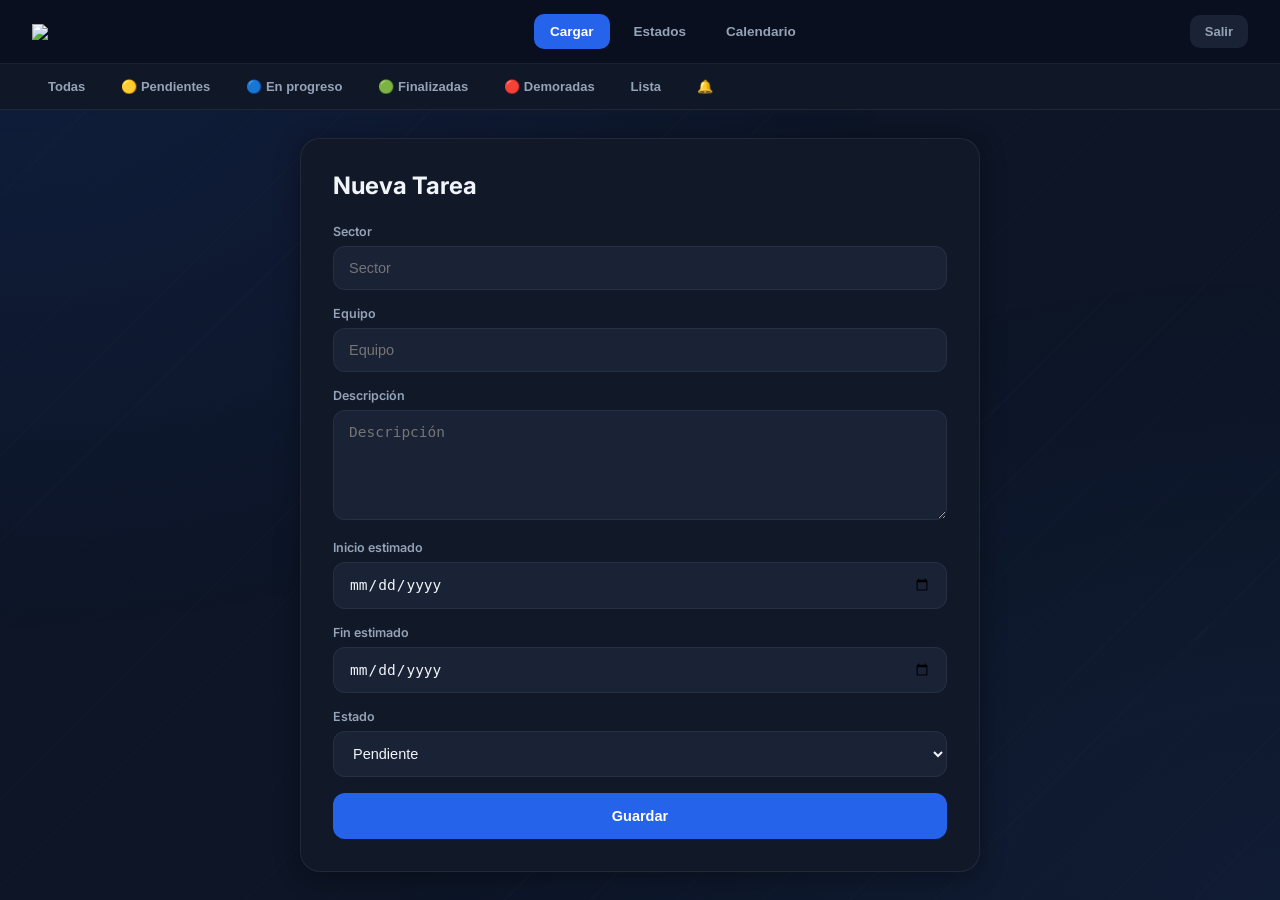
==== admin.html @ 4ced9002 "Update admin.html" ====
<!DOCTYPE html>
<html lang="es">
<head>
    <meta charset="UTF-8">
    <meta name="viewport" content="width=device-width, initial-scale=1.0">
    <title>Planner Obras · Admin</title>
    <link rel="stylesheet" href="style.css">
    <link href="https://cdn.jsdelivr.net/npm/fullcalendar@6.1.15/index.global.min.css" rel="stylesheet">
</head>
<body>
    <div class="bg-gradient"></div>
    <div class="bg-lines"></div>

    <!-- NAV PRINCIPAL -->
    <nav class="nav-main">
        <div class="nav-left">
            <img src="https://www.romeropanificados.com.ar/wp-content/uploads/2023/01/Recurso-8.png" class="nav-logo">
        </div>
        <div class="nav-center">
            <button id="btnCarga" class="active" onclick="mostrarVista('cargar')">Cargar</button>
            <button id="btnEstados" onclick="mostrarVista('estados')">Estados</button>
            <button id="btnCalendario" onclick="mostrarVista('calendario')">Calendario</button>
        </div>
        <div class="nav-right">
            <span id="usuarioActual"></span>
            <button onclick="logout()">Salir</button>
        </div>
    </nav>

    <!-- NAV SECUNDARIO -->
    <nav class="nav-sub">
        <button class="sub-tab" onclick="filtrarEstados('todas')" id="subTodas">Todas</button>
        <button class="sub-tab" onclick="filtrarEstados('Pendiente')" id="subPendiente">🟡 Pendientes</button>
        <button class="sub-tab" onclick="filtrarEstados('En progreso')" id="subProgreso">🔵 En progreso</button>
        <button class="sub-tab" onclick="filtrarEstados('Finalizada')" id="subFinalizada">🟢 Finalizadas</button>
        <button class="sub-tab" onclick="filtrarEstados('Demorada')" id="subDemorada">🔴 Demoradas</button>
        <button class="sub-tab" onclick="togglePanel('lista')" id="subLista">Lista</button>
        <button class="sub-tab" onclick="togglePanel('notif')" id="subNotif">
            🔔 <span class="badge empty" id="badge-notif">0</span>
        </button>
    </nav>

    <!-- CARGAR -->
    <section id="vista-cargar" class="vista">
        <div class="card">
            <h2>Nueva Tarea</h2>
            <label>Sector</label>
            <input type="text" id="sector" placeholder="Sector">
            <label>Equipo</label>
            <input type="text" id="equipo" placeholder="Equipo">
            <label>Descripción</label>
            <textarea id="descripcion" placeholder="Descripción"></textarea>
            <label>Inicio estimado</label>
            <input type="date" id="inicioEst">
            <label>Fin estimado</label>
            <input type="date" id="finEst">
            <label>Estado</label>
            <select id="estado">
                <option>Pendiente</option>
                <option>En progreso</option>
                <option>Finalizada</option>
                <option>Demorada</option>
            </select>
            <button onclick="guardarTarea()">Guardar</button>
        </div>
    </section>

    <!-- ESTADOS -->
    <section id="vista-estados" class="vista hidden">
        <div class="estado-container">
            <div class="estado-card"><h3>🟡 Pendientes</h3><div id="pendientes"></div></div>
            <div class="estado-card"><h3>🔵 En progreso</h3><div id="progreso"></div></div>
            <div class="estado-card"><h3>🟢 Finalizadas</h3><div id="finalizadas"></div></div>
            <div class="estado-card"><h3>🔴 Demoradas</h3><div id="demoradas"></div></div>
        </div>
    </section>

    <!-- CALENDARIO -->
    <section id="vista-calendario" class="vista hidden">
        <div class="calendar-card">
            <div id="calendar"></div>
        </div>
    </section>

    <!-- PANEL OVERLAY -->
    <div id="panel-overlay" class="panel-overlay" style="display:none" onclick="cerrarPaneles()"></div>

    <!-- PANEL LISTA -->
    <div id="panel-lista" class="panel-dropdown">
        <div class="panel-header">Todas las tareas <span>más recientes primero</span></div>
        <div id="panel-lista-body"></div>
    </div>

    <!-- PANEL NOTIFICACIONES -->
    <div id="panel-notif" class="panel-dropdown">
        <div class="panel-header">Próximos 5 días <span>inicio estimado</span></div>
        <div id="panel-notif-body"></div>
    </div>

    <!-- MODAL EDICIÓN -->
    <div id="modal-overlay" class="modal-overlay hidden">
        <div class="modal">
            <div class="modal-header">
                <h3 id="modal-titulo"></h3>
                <button class="modal-cerrar" onclick="cerrarModal()">✕</button>
            </div>
            <p id="modal-descripcion" class="modal-desc"></p>
            <input type="hidden" id="modal-id">
            <label>Inicio real</label>
            <input type="date" id="modal-inicioReal">
            <label>Fin real</label>
            <input type="date" id="modal-finReal">
            <label>Estado</label>
            <select id="modal-estado">
                <option>Pendiente</option>
                <option>En progreso</option>
                <option>Finalizada</option>
                <option>Demorada</option>
            </select>
            <button onclick="guardarEdicion()">Guardar cambios</button>
        </div>
    </div>

    <script src="https://www.gstatic.com/firebasejs/9.17.1/firebase-app-compat.js"></script>
    <script src="https://www.gstatic.com/firebasejs/9.17.1/firebase-database-compat.js"></script>
    <script src="https://cdn.jsdelivr.net/npm/fullcalendar@6.1.15/index.global.min.js"></script>
    <script src="planner.js"></script>
</body>
</html>
---- style.css ----
@import url('https://fonts.googleapis.com/css2?family=Inter:wght@400;500;600;700&display=swap');
:root{
    --bg-dark:#0a0f1e;
    --bg-card:#111827;
    --bg-soft:#1a2236;
    --acento:#2563eb;
    --acento-soft:#3b82f6;
    --acento-hover:#1d4ed8;
    --texto:#f1f5f9;
    --texto-soft:#94a3b8;
    --rojo:#ef4444;
    --verde:#22c55e;
    --azul:#3b82f6;
    --amarillo:#f59e0b;
    --border:rgba(255,255,255,0.07);
    --shadow:0 4px 24px rgba(0,0,0,0.35);
}
*{ margin:0; padding:0; box-sizing:border-box; }
body{
    font-family:'Inter',sans-serif;
    background:#0d1526;
    min-height:100vh;
    color:var(--texto);
    overflow-x:hidden;
}
.bg-gradient{
    position:fixed; inset:0; z-index:-2;
    background:
        radial-gradient(ellipse at top left, rgba(37,99,235,0.12), transparent 50%),
        radial-gradient(ellipse at bottom right, rgba(59,130,246,0.07), transparent 50%);
}
.bg-lines{
    position:fixed; inset:0; z-index:-1;
    background-image:
        repeating-linear-gradient(-45deg, transparent, transparent 60px,
        rgba(255,255,255,0.012) 60px, rgba(255,255,255,0.012) 61px);
}

/* ── NAVBAR PRINCIPAL ── */
nav.nav-main{
    width:100%; height:64px;
    display:flex; justify-content:space-between; align-items:center;
    padding:0 32px;
    background:rgba(10,15,30,0.95);
    backdrop-filter:blur(20px);
    border-bottom:1px solid var(--border);
    position:sticky; top:0; z-index:999;
}
.nav-left{ display:flex; align-items:center; gap:14px; }
.nav-logo{ width:140px; object-fit:contain; }
.nav-center{ display:flex; gap:8px; }
.nav-center button{
    border:none; background:transparent;
    color:var(--texto-soft);
    padding:10px 16px; border-radius:10px;
    cursor:pointer; transition:0.2s;
    font-size:13.5px; font-weight:600;
}
.nav-center button:hover{ background:rgba(37,99,235,0.15); color:var(--acento-soft); }
.nav-center button.active{ background:var(--acento); color:#fff; }
.nav-right{ display:flex; align-items:center; gap:16px; }
#usuarioActual{ font-size:13px; color:var(--texto-soft); font-weight:600; }
.nav-right > button{
    border:none; background:var(--bg-soft); color:var(--texto-soft);
    padding:9px 15px; border-radius:10px; cursor:pointer; transition:0.2s;
    font-size:13px; font-weight:600;
}
.nav-right > button:hover{ background:#243050; color:var(--texto); }

/* ── NAVBAR SECUNDARIO ── */
nav.nav-sub{
    width:100%;
    display:flex; align-items:center; gap:4px;
    padding:0 32px;
    background:rgba(17,24,39,0.98);
    backdrop-filter:blur(12px);
    border-bottom:1px solid var(--border);
    position:sticky; top:64px; z-index:998;
    height:46px;
}
.sub-tab{
    position:relative;
    border:none; background:transparent;
    color:var(--texto-soft);
    padding:8px 16px; border-radius:8px;
    cursor:pointer; transition:0.2s;
    font-size:13px; font-weight:600;
    display:flex; align-items:center; gap:7px;
    white-space:nowrap;
}
.sub-tab:hover{ background:rgba(37,99,235,0.1); color:var(--texto); }
.sub-tab.active{ color:var(--acento-soft); background:rgba(37,99,235,0.12); }
.sub-tab.active::after{
    content:''; position:absolute; bottom:-1px; left:12px; right:12px;
    height:2px; background:var(--acento-soft); border-radius:2px;
}
.badge{
    background:var(--rojo); color:#fff;
    font-size:11px; font-weight:700;
    padding:1px 6px; border-radius:20px;
    min-width:18px; text-align:center;
    line-height:16px;
}
.badge.empty{ display:none; }

/* ── VISTAS ── */
.vista{ padding:28px 32px; }
.hidden{ display:none !important; }

/* ── CARD FORMULARIO ── */
.card{
    width:100%; max-width:680px; margin:auto;
    background:var(--bg-card);
    border:1px solid var(--border);
    border-radius:20px; padding:32px;
    box-shadow:var(--shadow);
}
.card h2{ margin-bottom:24px; font-size:24px; font-weight:700; }
.card input,.card textarea,.card select{
    width:100%; margin-bottom:16px;
    background:var(--bg-soft);
    border:1px solid rgba(255,255,255,0.06);
    border-radius:12px; padding:13px 15px;
    color:var(--texto); font-size:14.5px; outline:none; transition:0.2s;
}
.card textarea{ min-height:110px; resize:vertical; }
.card input:focus,.card textarea:focus,.card select:focus{
    border-color:var(--acento);
    box-shadow:0 0 0 3px rgba(37,99,235,0.15);
}
.card label{
    display:block; margin-bottom:7px;
    color:var(--texto-soft); font-size:12.5px; font-weight:600;
}
.card > button{
    width:100%; border:none;
    background:var(--acento); color:#fff;
    padding:15px; border-radius:12px;
    cursor:pointer; font-size:14.5px; font-weight:700; transition:0.2s;
}
.card > button:hover{ background:var(--acento-hover); transform:translateY(-1px); }

/* ── ESTADOS ── */
.estado-container{
    display:grid;
    grid-template-columns:repeat(auto-fit,minmax(300px,1fr));
    gap:20px;
}
.estado-card{
    background:var(--bg-card);
    border:1px solid var(--border);
    border-radius:20px; padding:22px;
    min-height:120px;
}
.estado-card h3{ margin-bottom:18px; font-size:16px; font-weight:700; }

/* ── TAREA ── */
.tarea{
    background:var(--bg-soft);
    border-radius:14px; padding:16px; margin-bottom:14px;
    border:1px solid rgba(255,255,255,0.04);
    transition:0.2s;
}
.tarea:hover{ border-color:rgba(37,99,235,0.2); }
.tarea h4{ margin-bottom:6px; font-size:14.5px; font-weight:600; }
.tarea p{ color:var(--texto-soft); font-size:13px; margin-bottom:8px; line-height:1.4; }
.tarea small{ color:#64748b; font-size:12px; }
.tarea-acciones{ display:flex; gap:8px; margin-top:12px; }
.tarea-acciones button{
    flex:1; border:none; padding:9px 12px; border-radius:9px;
    cursor:pointer; font-weight:600; font-size:12.5px; transition:0.2s;
}
.editar{ background:rgba(37,99,235,0.2); color:var(--acento-soft); }
.editar:hover{ background:rgba(37,99,235,0.35); }
.eliminar{ background:rgba(239,68,68,0.15); color:#f87171; }
.eliminar:hover{ background:rgba(239,68,68,0.3); }

/* ── CALENDARIO ── */
.calendar-card{
    background:var(--bg-card);
    border:1px solid var(--border);
    border-radius:20px; padding:22px;
    height:calc(100vh - 145px);
}
.fc{ height:100%; color:var(--texto); }
.fc-toolbar-title{ color:var(--texto); font-size:20px !important; font-weight:700; }
.fc-button{ background:var(--bg-soft) !important; border:none !important; border-radius:9px !important; color:var(--texto) !important; }
.fc-button-active{ background:var(--acento) !important; color:#fff !important; }
.fc-theme-standard td,.fc-theme-standard th{ border-color:var(--border); }
.fc-daygrid-day{ background:rgba(255,255,255,0.01); }
.fc-daygrid-day-number,.fc-col-header-cell-cushion{ color:var(--texto-soft); }

/* ── LOGIN ── */
.login-container{
    width:100%; max-width:420px;
    margin:6vh auto 0;
    background:#fff;
    border-radius:20px; padding:38px;
    box-shadow:0 20px 60px rgba(0,0,0,0.4);
}
.header-icon{ width:200px; display:block; margin:0 auto 22px; }
.divider{ border:none; border-top:1px solid rgba(0,0,0,0.08); margin-bottom:22px; }
.roles-label{ color:#666; font-size:13px; margin-bottom:8px; font-weight:600; }
#rolSelect{
    width:100%; padding:13px; border-radius:11px;
    border:1px solid #ddd; margin-bottom:18px; font-size:14.5px;
}
.form-body{ opacity:0; max-height:0; overflow:hidden; transition:0.35s; }
.form-body.visible{ opacity:1; max-height:500px; }
.form-group{ margin-bottom:16px; }
.form-group label{ display:block; margin-bottom:7px; color:#555; font-size:13px; font-weight:600; }
.form-group input{ width:100%; padding:13px; border-radius:11px; border:1px solid #ddd; font-size:14.5px; }
#loginForm button{
    width:100%; border:none;
    background:var(--acento); color:#fff;
    padding:14px; border-radius:12px;
    cursor:pointer; font-weight:700; margin-top:8px; font-size:14.5px;
}
#loginMessage{ margin-top:16px; text-align:center; font-weight:600; font-size:13.5px; }

/* ── MODAL ── */
.modal-overlay{
    position:fixed; inset:0;
    background:rgba(0,0,0,0.65);
    backdrop-filter:blur(6px);
    z-index:1000;
    display:flex; align-items:center; justify-content:center; padding:20px;
}
.modal-overlay.hidden{ display:none; }
.modal{
    background:var(--bg-card);
    border:1px solid var(--border);
    border-radius:20px; padding:30px;
    width:100%; max-width:460px;
    box-shadow:0 25px 60px rgba(0,0,0,0.5);
    animation:modalIn 0.22s ease;
}
@keyframes modalIn{
    from{ opacity:0; transform:translateY(18px) scale(0.97); }
    to  { opacity:1; transform:translateY(0)    scale(1);    }
}
.modal-header{ display:flex; justify-content:space-between; align-items:flex-start; margin-bottom:8px; }
.modal-header h3{ font-size:18px; font-weight:700; flex:1; padding-right:14px; }
.modal-cerrar{
    background:rgba(255,255,255,0.07); border:none;
    color:var(--texto-soft); width:32px; height:32px;
    border-radius:50%; cursor:pointer; font-size:15px;
    display:flex; align-items:center; justify-content:center; transition:0.2s;
}
.modal-cerrar:hover{ background:rgba(255,255,255,0.14); color:var(--texto); }
.modal-desc{ color:var(--texto-soft); font-size:13.5px; margin-bottom:22px; line-height:1.5; }
.modal label{ display:block; margin-bottom:7px; color:var(--texto-soft); font-size:12.5px; font-weight:600; }
.modal input[type="date"],.modal select{
    width:100%; margin-bottom:16px;
    background:var(--bg-soft); border:1px solid rgba(255,255,255,0.06);
    border-radius:12px; padding:13px 15px; color:var(--texto);
    font-size:14.5px; outline:none; transition:0.2s;
}
.modal input[type="date"]:focus,.modal select:focus{
    border-color:var(--acento);
    box-shadow:0 0 0 3px rgba(37,99,235,0.15);
}
.modal button:not(.modal-cerrar){
    width:100%; border:none; background:var(--acento); color:#fff;
    padding:15px; border-radius:12px; cursor:pointer;
    font-size:14.5px; font-weight:700; transition:0.2s; margin-top:4px;
}
.modal button:not(.modal-cerrar):hover{ background:var(--acento-hover); transform:translateY(-1px); }

/* ── PANEL NOTIFICACIONES / LISTA ── */
.panel-overlay{
    position:fixed; inset:0; z-index:990;
}
.panel-dropdown{
    position:fixed; top:110px; right:32px;
    width:360px; max-height:480px; overflow-y:auto;
    background:var(--bg-card);
    border:1px solid var(--border);
    border-radius:16px;
    box-shadow:0 20px 50px rgba(0,0,0,0.5);
    z-index:991;
    animation:dropIn 0.2s ease;
    display:none;
}
.panel-dropdown.open{ display:block; }
@keyframes dropIn{
    from{ opacity:0; transform:translateY(-10px); }
    to  { opacity:1; transform:translateY(0); }
}
.panel-header{
    padding:16px 20px 12px;
    border-bottom:1px solid var(--border);
    font-size:14px; font-weight:700; color:var(--texto);
    display:flex; justify-content:space-between; align-items:center;
    position:sticky; top:0; background:var(--bg-card); z-index:1;
    border-radius:16px 16px 0 0;
}
.panel-header span{ color:var(--texto-soft); font-size:12px; font-weight:500; }
.panel-item{
    padding:14px 20px;
    border-bottom:1px solid rgba(255,255,255,0.04);
    cursor:default; transition:0.15s;
}
.panel-item:last-child{ border-bottom:none; }
.panel-item:hover{ background:rgba(255,255,255,0.03); }
.panel-item-titulo{ font-size:13.5px; font-weight:600; margin-bottom:4px; }
.panel-item-desc{ font-size:12.5px; color:var(--texto-soft); margin-bottom:6px; line-height:1.4; }
.panel-item-meta{ display:flex; align-items:center; gap:8px; flex-wrap:wrap; }
.panel-estado-dot{
    width:8px; height:8px; border-radius:50%; flex-shrink:0;
}
.panel-item-fecha{ font-size:11.5px; color:#64748b; }
.panel-empty{
    padding:32px 20px; text-align:center;
    color:var(--texto-soft); font-size:13.5px;
}

/* ── RESPONSIVE ── */
@media(max-width:900px){
    nav.nav-main{ height:auto; flex-direction:column; padding:16px; gap:14px; }
    nav.nav-sub{ height:auto; flex-wrap:wrap; padding:10px 16px; top:0; gap:4px; }
    .vista{ padding:18px; }
    .card{ padding:22px; }
    .panel-dropdown{ right:12px; width:calc(100vw - 24px); }
}
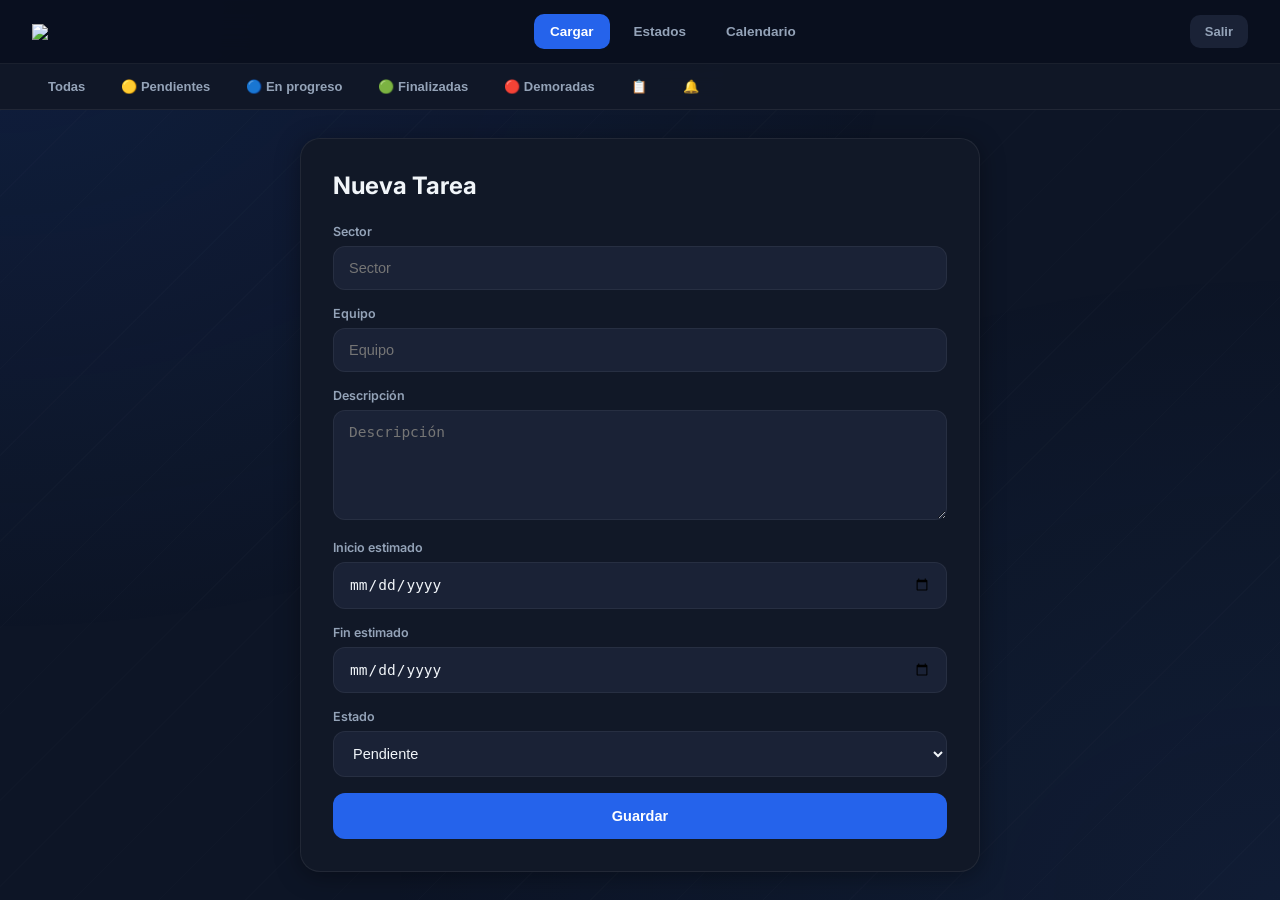
==== commit 9013827d: "Update admin.html" ====
--- a/admin.html
+++ b/admin.html
@@ -34,7 +34,7 @@
         <button class="sub-tab" onclick="filtrarEstados('En progreso')" id="subProgreso">🔵 En progreso</button>
         <button class="sub-tab" onclick="filtrarEstados('Finalizada')" id="subFinalizada">🟢 Finalizadas</button>
         <button class="sub-tab" onclick="filtrarEstados('Demorada')" id="subDemorada">🔴 Demoradas</button>
-        <button class="sub-tab" onclick="togglePanel('lista')" id="subLista">Lista</button>
+        <button class="sub-tab" onclick="togglePanel('lista')" id="subLista">📋</button>
         <button class="sub-tab" onclick="togglePanel('notif')" id="subNotif">
             🔔 <span class="badge empty" id="badge-notif">0</span>
         </button>
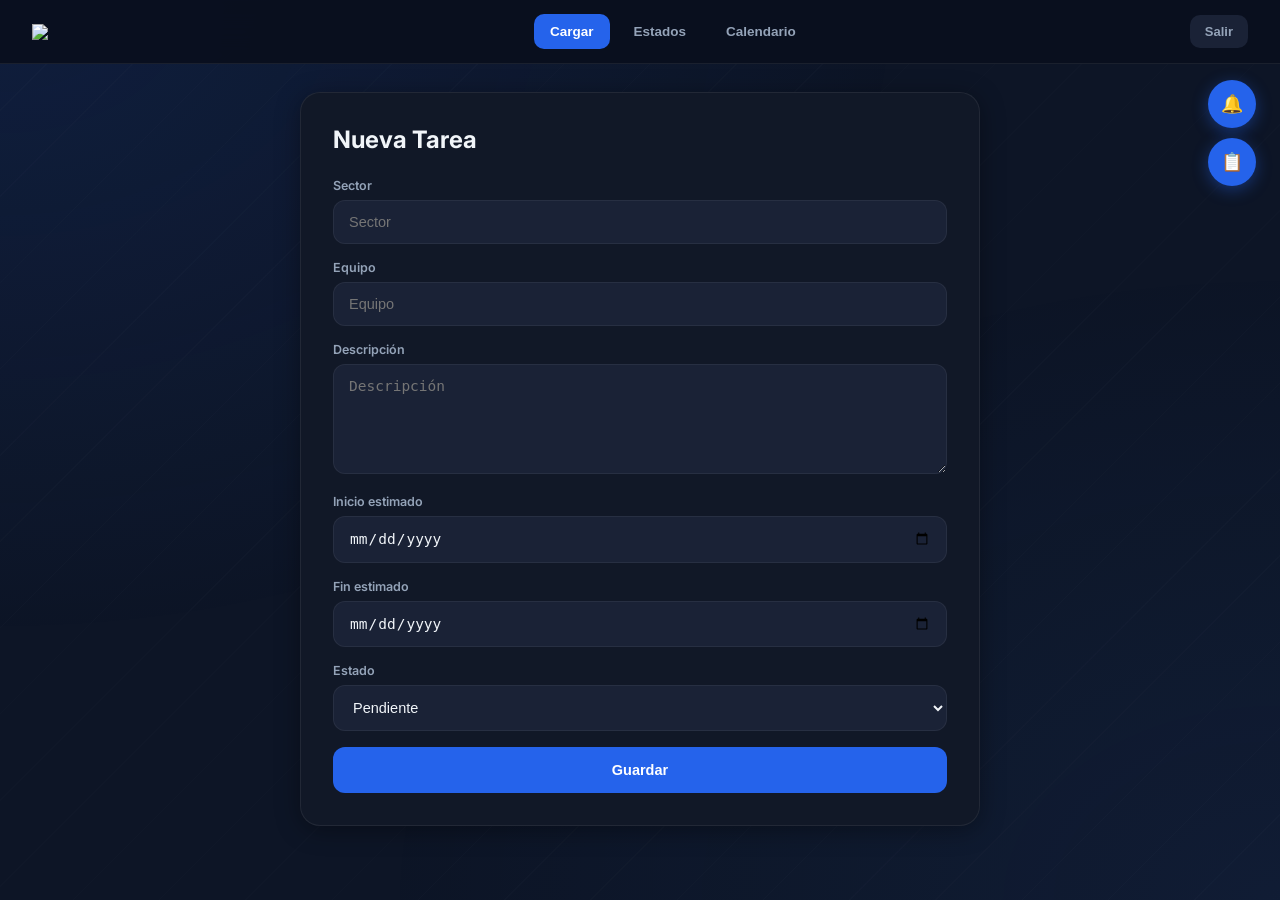
==== commit ef55005a: "Update admin.html" ====
--- a/admin.html
+++ b/admin.html
@@ -5,7 +5,6 @@
     <meta name="viewport" content="width=device-width, initial-scale=1.0">
     <title>Planner Obras · Admin</title>
     <link rel="stylesheet" href="style.css">
-    <link href="https://cdn.jsdelivr.net/npm/fullcalendar@6.1.15/index.global.min.css" rel="stylesheet">
 </head>
 <body>
     <div class="bg-gradient"></div>
@@ -27,17 +26,13 @@
         </div>
     </nav>
 
-    <!-- NAV SECUNDARIO -->
-    <nav class="nav-sub">
-        <button class="sub-tab" onclick="filtrarEstados('todas')" id="subTodas">Todas</button>
+    <!-- NAV SECUNDARIO — solo visible en vista Estados -->
+    <nav class="nav-sub hidden" id="navSub">
+        <button class="sub-tab active" onclick="filtrarEstados('todas')" id="subTodas">Todas</button>
         <button class="sub-tab" onclick="filtrarEstados('Pendiente')" id="subPendiente">🟡 Pendientes</button>
         <button class="sub-tab" onclick="filtrarEstados('En progreso')" id="subProgreso">🔵 En progreso</button>
         <button class="sub-tab" onclick="filtrarEstados('Finalizada')" id="subFinalizada">🟢 Finalizadas</button>
         <button class="sub-tab" onclick="filtrarEstados('Demorada')" id="subDemorada">🔴 Demoradas</button>
-        <button class="sub-tab" onclick="togglePanel('lista')" id="subLista">📋</button>
-        <button class="sub-tab" onclick="togglePanel('notif')" id="subNotif">
-            🔔 <span class="badge empty" id="badge-notif">0</span>
-        </button>
     </nav>
 
     <!-- CARGAR -->
@@ -75,15 +70,24 @@
         </div>
     </section>
 
-    <!-- CALENDARIO -->
+    <!-- CALENDARIO GANTT -->
     <section id="vista-calendario" class="vista hidden">
-        <div class="calendar-card">
-            <div id="calendar"></div>
+        <div class="gantt-wrapper">
+            <div class="gantt-scroll" id="ganttScroll">
+                <div class="gantt-inner" id="ganttInner"></div>
+            </div>
         </div>
     </section>
 
-    <!-- PANEL OVERLAY -->
-    <div id="panel-overlay" class="panel-overlay" style="display:none" onclick="cerrarPaneles()"></div>
+    <!-- BOTONES FLOTANTES -->
+    <div class="fab-group" id="fabGroup">
+        <div class="fab-item">
+            <button class="fab-btn" onclick="togglePanel('notif')" title="Notificaciones">
+                🔔 <span class="badge empty" id="badge-notif">0</span>
+            </button>
+            <button class="fab-btn" onclick="togglePanel('lista')" title="Lista de tareas">📋</button>
+        </div>
+    </div>
 
     <!-- PANEL LISTA -->
     <div id="panel-lista" class="panel-dropdown">
@@ -96,6 +100,9 @@
         <div class="panel-header">Próximos 5 días <span>inicio estimado</span></div>
         <div id="panel-notif-body"></div>
     </div>
+
+    <!-- PANEL OVERLAY -->
+    <div id="panel-overlay" class="panel-overlay" style="display:none" onclick="cerrarPaneles()"></div>
 
     <!-- MODAL EDICIÓN -->
     <div id="modal-overlay" class="modal-overlay hidden">
@@ -123,7 +130,6 @@
 
     <script src="https://www.gstatic.com/firebasejs/9.17.1/firebase-app-compat.js"></script>
     <script src="https://www.gstatic.com/firebasejs/9.17.1/firebase-database-compat.js"></script>
-    <script src="https://cdn.jsdelivr.net/npm/fullcalendar@6.1.15/index.global.min.js"></script>
     <script src="planner.js"></script>
 </body>
 </html>
--- a/style.css
+++ b/style.css
@@ -26,17 +26,16 @@
 .bg-gradient{
     position:fixed; inset:0; z-index:-2;
     background:
-        radial-gradient(ellipse at top left, rgba(37,99,235,0.12), transparent 50%),
-        radial-gradient(ellipse at bottom right, rgba(59,130,246,0.07), transparent 50%);
+        radial-gradient(ellipse at top left,rgba(37,99,235,0.12),transparent 50%),
+        radial-gradient(ellipse at bottom right,rgba(59,130,246,0.07),transparent 50%);
 }
 .bg-lines{
     position:fixed; inset:0; z-index:-1;
-    background-image:
-        repeating-linear-gradient(-45deg, transparent, transparent 60px,
-        rgba(255,255,255,0.012) 60px, rgba(255,255,255,0.012) 61px);
-}
-
-/* ── NAVBAR PRINCIPAL ── */
+    background-image:repeating-linear-gradient(-45deg,transparent,transparent 60px,
+        rgba(255,255,255,0.012) 60px,rgba(255,255,255,0.012) 61px);
+}
+
+/* ── NAV PRINCIPAL ── */
 nav.nav-main{
     width:100%; height:64px;
     display:flex; justify-content:space-between; align-items:center;
@@ -46,14 +45,12 @@
     border-bottom:1px solid var(--border);
     position:sticky; top:0; z-index:999;
 }
-.nav-left{ display:flex; align-items:center; gap:14px; }
+.nav-left{ display:flex; align-items:center; }
 .nav-logo{ width:140px; object-fit:contain; }
 .nav-center{ display:flex; gap:8px; }
 .nav-center button{
-    border:none; background:transparent;
-    color:var(--texto-soft);
-    padding:10px 16px; border-radius:10px;
-    cursor:pointer; transition:0.2s;
+    border:none; background:transparent; color:var(--texto-soft);
+    padding:10px 16px; border-radius:10px; cursor:pointer; transition:0.2s;
     font-size:13.5px; font-weight:600;
 }
 .nav-center button:hover{ background:rgba(37,99,235,0.15); color:var(--acento-soft); }
@@ -67,99 +64,65 @@
 }
 .nav-right > button:hover{ background:#243050; color:var(--texto); }
 
-/* ── NAVBAR SECUNDARIO ── */
+/* ── NAV SECUNDARIO ── */
 nav.nav-sub{
-    width:100%;
-    display:flex; align-items:center; gap:4px;
+    width:100%; display:flex; align-items:center; gap:4px;
     padding:0 32px;
     background:rgba(17,24,39,0.98);
     backdrop-filter:blur(12px);
     border-bottom:1px solid var(--border);
-    position:sticky; top:64px; z-index:998;
-    height:46px;
+    position:sticky; top:64px; z-index:998; height:46px;
 }
 .sub-tab{
-    position:relative;
-    border:none; background:transparent;
-    color:var(--texto-soft);
-    padding:8px 16px; border-radius:8px;
-    cursor:pointer; transition:0.2s;
-    font-size:13px; font-weight:600;
-    display:flex; align-items:center; gap:7px;
-    white-space:nowrap;
+    position:relative; border:none; background:transparent;
+    color:var(--texto-soft); padding:8px 14px; border-radius:8px;
+    cursor:pointer; transition:0.2s; font-size:13px; font-weight:600;
+    display:flex; align-items:center; gap:6px; white-space:nowrap;
 }
 .sub-tab:hover{ background:rgba(37,99,235,0.1); color:var(--texto); }
 .sub-tab.active{ color:var(--acento-soft); background:rgba(37,99,235,0.12); }
 .sub-tab.active::after{
-    content:''; position:absolute; bottom:-1px; left:12px; right:12px;
+    content:''; position:absolute; bottom:-1px; left:10px; right:10px;
     height:2px; background:var(--acento-soft); border-radius:2px;
 }
-.badge{
-    background:var(--rojo); color:#fff;
-    font-size:11px; font-weight:700;
-    padding:1px 6px; border-radius:20px;
-    min-width:18px; text-align:center;
-    line-height:16px;
-}
-.badge.empty{ display:none; }
 
 /* ── VISTAS ── */
 .vista{ padding:28px 32px; }
 .hidden{ display:none !important; }
 
-/* ── CARD FORMULARIO ── */
+/* ── CARD ── */
 .card{
     width:100%; max-width:680px; margin:auto;
-    background:var(--bg-card);
-    border:1px solid var(--border);
-    border-radius:20px; padding:32px;
-    box-shadow:var(--shadow);
+    background:var(--bg-card); border:1px solid var(--border);
+    border-radius:20px; padding:32px; box-shadow:var(--shadow);
 }
 .card h2{ margin-bottom:24px; font-size:24px; font-weight:700; }
 .card input,.card textarea,.card select{
-    width:100%; margin-bottom:16px;
-    background:var(--bg-soft);
-    border:1px solid rgba(255,255,255,0.06);
-    border-radius:12px; padding:13px 15px;
-    color:var(--texto); font-size:14.5px; outline:none; transition:0.2s;
+    width:100%; margin-bottom:16px; background:var(--bg-soft);
+    border:1px solid rgba(255,255,255,0.06); border-radius:12px;
+    padding:13px 15px; color:var(--texto); font-size:14.5px; outline:none; transition:0.2s;
 }
 .card textarea{ min-height:110px; resize:vertical; }
 .card input:focus,.card textarea:focus,.card select:focus{
-    border-color:var(--acento);
-    box-shadow:0 0 0 3px rgba(37,99,235,0.15);
-}
-.card label{
-    display:block; margin-bottom:7px;
-    color:var(--texto-soft); font-size:12.5px; font-weight:600;
-}
+    border-color:var(--acento); box-shadow:0 0 0 3px rgba(37,99,235,0.15);
+}
+.card label{ display:block; margin-bottom:7px; color:var(--texto-soft); font-size:12.5px; font-weight:600; }
 .card > button{
-    width:100%; border:none;
-    background:var(--acento); color:#fff;
-    padding:15px; border-radius:12px;
-    cursor:pointer; font-size:14.5px; font-weight:700; transition:0.2s;
+    width:100%; border:none; background:var(--acento); color:#fff;
+    padding:15px; border-radius:12px; cursor:pointer; font-size:14.5px; font-weight:700; transition:0.2s;
 }
 .card > button:hover{ background:var(--acento-hover); transform:translateY(-1px); }
 
 /* ── ESTADOS ── */
-.estado-container{
-    display:grid;
-    grid-template-columns:repeat(auto-fit,minmax(300px,1fr));
-    gap:20px;
-}
+.estado-container{ display:grid; grid-template-columns:repeat(auto-fit,minmax(300px,1fr)); gap:20px; }
 .estado-card{
-    background:var(--bg-card);
-    border:1px solid var(--border);
-    border-radius:20px; padding:22px;
-    min-height:120px;
+    background:var(--bg-card); border:1px solid var(--border);
+    border-radius:20px; padding:22px; min-height:120px;
 }
 .estado-card h3{ margin-bottom:18px; font-size:16px; font-weight:700; }
-
-/* ── TAREA ── */
 .tarea{
-    background:var(--bg-soft);
-    border-radius:14px; padding:16px; margin-bottom:14px;
-    border:1px solid rgba(255,255,255,0.04);
-    transition:0.2s;
+    background:var(--bg-soft); border-radius:14px; padding:16px; margin-bottom:14px;
+    border:1px solid rgba(255,255,255,0.04); transition:0.2s;
 }
 .tarea:hover{ border-color:rgba(37,99,235,0.2); }
 .tarea h4{ margin-bottom:6px; font-size:14.5px; font-weight:600; }
@@ -175,90 +138,193 @@
 .eliminar{ background:rgba(239,68,68,0.15); color:#f87171; }
 .eliminar:hover{ background:rgba(239,68,68,0.3); }
 
-/* ── CALENDARIO ── */
-.calendar-card{
+/* ── GANTT ── */
+.gantt-wrapper{
+    background:var(--bg-card); border:1px solid var(--border);
+    border-radius:20px; overflow:hidden;
+    height:calc(100vh - 130px);
+}
+.gantt-scroll{
+    width:100%; height:100%;
+    overflow:auto; cursor:grab;
+    position:relative;
+}
+.gantt-scroll.grabbing{ cursor:grabbing; }
+.gantt-scroll::-webkit-scrollbar{ height:8px; width:8px; }
+.gantt-scroll::-webkit-scrollbar-track{ background:rgba(255,255,255,0.04); }
+.gantt-scroll::-webkit-scrollbar-thumb{ background:rgba(255,255,255,0.15); border-radius:4px; }
+.gantt-table{ position:relative; user-select:none; }
+.gantt-header{
+    display:flex; position:sticky; top:0; z-index:10;
+    background:var(--bg-card); border-bottom:1px solid var(--border);
+}
+.gantt-label-col{
+    flex-shrink:0; background:var(--bg-card);
+    border-right:1px solid var(--border);
+    position:sticky; left:0; z-index:11;
+}
+.gantt-months{ position:relative; }
+.gantt-month-label{
+    position:absolute; top:0;
+    display:flex; align-items:center; justify-content:center;
+    font-size:12.5px; font-weight:700; color:var(--texto-soft);
+    text-transform:capitalize; letter-spacing:0.3px;
+    border-right:1px solid var(--border);
+    padding:0 12px;
+}
+.gantt-grid-lines{ position:absolute; pointer-events:none; z-index:1; }
+.gantt-month-line{
+    position:absolute; top:0; bottom:0; width:1px;
+    background:rgba(255,255,255,0.06);
+}
+.gantt-today-line{
+    position:absolute; top:0; bottom:0; width:2px;
+    background:rgba(239,68,68,0.5);
+    z-index:2;
+}
+.gantt-row{
+    position:absolute; left:0; right:0;
+    display:flex; align-items:center;
+    border-bottom:1px solid rgba(255,255,255,0.035);
+}
+.gantt-row:hover{ background:rgba(255,255,255,0.02); }
+.gantt-row-label{
+    flex-shrink:0; display:flex; align-items:center; gap:10px;
+    padding:0 16px; overflow:hidden;
     background:var(--bg-card);
-    border:1px solid var(--border);
-    border-radius:20px; padding:22px;
-    height:calc(100vh - 145px);
-}
-.fc{ height:100%; color:var(--texto); }
-.fc-toolbar-title{ color:var(--texto); font-size:20px !important; font-weight:700; }
-.fc-button{ background:var(--bg-soft) !important; border:none !important; border-radius:9px !important; color:var(--texto) !important; }
-.fc-button-active{ background:var(--acento) !important; color:#fff !important; }
-.fc-theme-standard td,.fc-theme-standard th{ border-color:var(--border); }
-.fc-daygrid-day{ background:rgba(255,255,255,0.01); }
-.fc-daygrid-day-number,.fc-col-header-cell-cushion{ color:var(--texto-soft); }
+    position:sticky; left:0; z-index:5;
+    border-right:1px solid var(--border);
+    height:100%;
+}
+.gantt-dot{ width:8px; height:8px; border-radius:50%; flex-shrink:0; }
+.gantt-row-text{
+    font-size:12.5px; font-weight:500; color:var(--texto-soft);
+    white-space:nowrap; overflow:hidden; text-overflow:ellipsis;
+}
+.gantt-row-track{ position:relative; height:100%; flex-shrink:0; }
+.gantt-bar{
+    position:absolute; top:50%; transform:translateY(-50%);
+    height:24px; border-radius:6px; cursor:pointer;
+    display:flex; align-items:center; padding:0 10px;
+    opacity:0.85; transition:opacity 0.15s, transform 0.15s;
+    min-width:8px; z-index:3;
+}
+.gantt-bar:hover{ opacity:1; transform:translateY(-50%) scaleY(1.1); }
+.gantt-bar-real{ opacity:1; box-shadow:0 2px 8px rgba(0,0,0,0.3); }
+.gantt-bar-label{
+    font-size:11px; font-weight:600; color:#fff;
+    white-space:nowrap; overflow:hidden; text-overflow:ellipsis;
+    pointer-events:none;
+}
+
+/* ── FAB (botones flotantes) ── */
+.fab-group{
+    position:fixed; top:80px; right:24px; z-index:997;
+    display:flex; flex-direction:column; gap:10px; align-items:flex-end;
+}
+.fab-item{ display:flex; flex-direction:column; gap:10px; }
+.fab-btn{
+    border:none; background:var(--acento); color:#fff;
+    width:48px; height:48px; border-radius:50%;
+    cursor:pointer; font-size:18px; transition:0.2s;
+    display:flex; align-items:center; justify-content:center;
+    box-shadow:0 4px 16px rgba(37,99,235,0.4);
+    position:relative;
+}
+.fab-btn:hover{ background:var(--acento-hover); transform:scale(1.08); }
+
+/* ── BADGE ── */
+.badge{
+    position:absolute; top:-4px; right:-4px;
+    background:var(--rojo); color:#fff;
+    font-size:10px; font-weight:700;
+    padding:2px 5px; border-radius:20px;
+    min-width:16px; text-align:center; line-height:14px;
+    pointer-events:none;
+}
+.badge.empty{ display:none; }
+
+/* ── PANELS ── */
+.panel-overlay{ position:fixed; inset:0; z-index:990; }
+.panel-dropdown{
+    position:fixed; top:140px; right:80px;
+    width:340px; max-height:460px; overflow-y:auto;
+    background:var(--bg-card); border:1px solid var(--border);
+    border-radius:16px; box-shadow:0 20px 50px rgba(0,0,0,0.5);
+    z-index:991; display:none;
+    animation:dropIn 0.2s ease;
+}
+.panel-dropdown.open{ display:block; }
+@keyframes dropIn{ from{opacity:0;transform:translateY(-8px)} to{opacity:1;transform:translateY(0)} }
+.panel-header{
+    padding:14px 18px 12px; border-bottom:1px solid var(--border);
+    font-size:13.5px; font-weight:700; color:var(--texto);
+    display:flex; justify-content:space-between; align-items:center;
+    position:sticky; top:0; background:var(--bg-card);
+    border-radius:16px 16px 0 0;
+}
+.panel-header span{ color:var(--texto-soft); font-size:11.5px; font-weight:500; }
+.panel-item{ padding:13px 18px; border-bottom:1px solid rgba(255,255,255,0.04); transition:0.15s; }
+.panel-item:last-child{ border-bottom:none; }
+.panel-item:hover{ background:rgba(255,255,255,0.03); }
+.panel-item-titulo{ font-size:13px; font-weight:600; margin-bottom:3px; }
+.panel-item-desc{ font-size:12px; color:var(--texto-soft); margin-bottom:6px; line-height:1.4; }
+.panel-item-meta{ display:flex; align-items:center; gap:7px; flex-wrap:wrap; }
+.panel-estado-dot{ width:7px; height:7px; border-radius:50%; flex-shrink:0; }
+.panel-item-fecha{ font-size:11px; color:#64748b; }
+.panel-empty{ padding:28px 18px; text-align:center; color:var(--texto-soft); font-size:13px; }
 
 /* ── LOGIN ── */
 .login-container{
-    width:100%; max-width:420px;
-    margin:6vh auto 0;
-    background:#fff;
-    border-radius:20px; padding:38px;
+    width:100%; max-width:420px; margin:6vh auto 0;
+    background:#fff; border-radius:20px; padding:38px;
     box-shadow:0 20px 60px rgba(0,0,0,0.4);
 }
 .header-icon{ width:200px; display:block; margin:0 auto 22px; }
 .divider{ border:none; border-top:1px solid rgba(0,0,0,0.08); margin-bottom:22px; }
 .roles-label{ color:#666; font-size:13px; margin-bottom:8px; font-weight:600; }
-#rolSelect{
-    width:100%; padding:13px; border-radius:11px;
-    border:1px solid #ddd; margin-bottom:18px; font-size:14.5px;
-}
+#rolSelect{ width:100%; padding:13px; border-radius:11px; border:1px solid #ddd; margin-bottom:18px; font-size:14.5px; }
 .form-body{ opacity:0; max-height:0; overflow:hidden; transition:0.35s; }
 .form-body.visible{ opacity:1; max-height:500px; }
 .form-group{ margin-bottom:16px; }
 .form-group label{ display:block; margin-bottom:7px; color:#555; font-size:13px; font-weight:600; }
 .form-group input{ width:100%; padding:13px; border-radius:11px; border:1px solid #ddd; font-size:14.5px; }
 #loginForm button{
-    width:100%; border:none;
-    background:var(--acento); color:#fff;
-    padding:14px; border-radius:12px;
-    cursor:pointer; font-weight:700; margin-top:8px; font-size:14.5px;
+    width:100%; border:none; background:var(--acento); color:#fff;
+    padding:14px; border-radius:12px; cursor:pointer; font-weight:700; margin-top:8px; font-size:14.5px;
 }
 #loginMessage{ margin-top:16px; text-align:center; font-weight:600; font-size:13.5px; }
 
 /* ── MODAL ── */
 .modal-overlay{
-    position:fixed; inset:0;
-    background:rgba(0,0,0,0.65);
-    backdrop-filter:blur(6px);
-    z-index:1000;
+    position:fixed; inset:0; background:rgba(0,0,0,0.65);
+    backdrop-filter:blur(6px); z-index:1000;
     display:flex; align-items:center; justify-content:center; padding:20px;
 }
 .modal-overlay.hidden{ display:none; }
 .modal{
-    background:var(--bg-card);
-    border:1px solid var(--border);
-    border-radius:20px; padding:30px;
-    width:100%; max-width:460px;
-    box-shadow:0 25px 60px rgba(0,0,0,0.5);
-    animation:modalIn 0.22s ease;
-}
-@keyframes modalIn{
-    from{ opacity:0; transform:translateY(18px) scale(0.97); }
-    to  { opacity:1; transform:translateY(0)    scale(1);    }
-}
+    background:var(--bg-card); border:1px solid var(--border);
+    border-radius:20px; padding:30px; width:100%; max-width:460px;
+    box-shadow:0 25px 60px rgba(0,0,0,0.5); animation:modalIn 0.22s ease;
+}
+@keyframes modalIn{ from{opacity:0;transform:translateY(18px) scale(0.97)} to{opacity:1;transform:translateY(0) scale(1)} }
 .modal-header{ display:flex; justify-content:space-between; align-items:flex-start; margin-bottom:8px; }
 .modal-header h3{ font-size:18px; font-weight:700; flex:1; padding-right:14px; }
 .modal-cerrar{
-    background:rgba(255,255,255,0.07); border:none;
-    color:var(--texto-soft); width:32px; height:32px;
-    border-radius:50%; cursor:pointer; font-size:15px;
+    background:rgba(255,255,255,0.07); border:none; color:var(--texto-soft);
+    width:32px; height:32px; border-radius:50%; cursor:pointer; font-size:15px;
     display:flex; align-items:center; justify-content:center; transition:0.2s;
 }
 .modal-cerrar:hover{ background:rgba(255,255,255,0.14); color:var(--texto); }
 .modal-desc{ color:var(--texto-soft); font-size:13.5px; margin-bottom:22px; line-height:1.5; }
 .modal label{ display:block; margin-bottom:7px; color:var(--texto-soft); font-size:12.5px; font-weight:600; }
 .modal input[type="date"],.modal select{
-    width:100%; margin-bottom:16px;
-    background:var(--bg-soft); border:1px solid rgba(255,255,255,0.06);
-    border-radius:12px; padding:13px 15px; color:var(--texto);
-    font-size:14.5px; outline:none; transition:0.2s;
+    width:100%; margin-bottom:16px; background:var(--bg-soft);
+    border:1px solid rgba(255,255,255,0.06); border-radius:12px;
+    padding:13px 15px; color:var(--texto); font-size:14.5px; outline:none; transition:0.2s;
 }
 .modal input[type="date"]:focus,.modal select:focus{
-    border-color:var(--acento);
-    box-shadow:0 0 0 3px rgba(37,99,235,0.15);
+    border-color:var(--acento); box-shadow:0 0 0 3px rgba(37,99,235,0.15);
 }
 .modal button:not(.modal-cerrar){
     width:100%; border:none; background:var(--acento); color:#fff;
@@ -267,59 +333,12 @@
 }
 .modal button:not(.modal-cerrar):hover{ background:var(--acento-hover); transform:translateY(-1px); }
 
-/* ── PANEL NOTIFICACIONES / LISTA ── */
-.panel-overlay{
-    position:fixed; inset:0; z-index:990;
-}
-.panel-dropdown{
-    position:fixed; top:110px; right:32px;
-    width:360px; max-height:480px; overflow-y:auto;
-    background:var(--bg-card);
-    border:1px solid var(--border);
-    border-radius:16px;
-    box-shadow:0 20px 50px rgba(0,0,0,0.5);
-    z-index:991;
-    animation:dropIn 0.2s ease;
-    display:none;
-}
-.panel-dropdown.open{ display:block; }
-@keyframes dropIn{
-    from{ opacity:0; transform:translateY(-10px); }
-    to  { opacity:1; transform:translateY(0); }
-}
-.panel-header{
-    padding:16px 20px 12px;
-    border-bottom:1px solid var(--border);
-    font-size:14px; font-weight:700; color:var(--texto);
-    display:flex; justify-content:space-between; align-items:center;
-    position:sticky; top:0; background:var(--bg-card); z-index:1;
-    border-radius:16px 16px 0 0;
-}
-.panel-header span{ color:var(--texto-soft); font-size:12px; font-weight:500; }
-.panel-item{
-    padding:14px 20px;
-    border-bottom:1px solid rgba(255,255,255,0.04);
-    cursor:default; transition:0.15s;
-}
-.panel-item:last-child{ border-bottom:none; }
-.panel-item:hover{ background:rgba(255,255,255,0.03); }
-.panel-item-titulo{ font-size:13.5px; font-weight:600; margin-bottom:4px; }
-.panel-item-desc{ font-size:12.5px; color:var(--texto-soft); margin-bottom:6px; line-height:1.4; }
-.panel-item-meta{ display:flex; align-items:center; gap:8px; flex-wrap:wrap; }
-.panel-estado-dot{
-    width:8px; height:8px; border-radius:50%; flex-shrink:0;
-}
-.panel-item-fecha{ font-size:11.5px; color:#64748b; }
-.panel-empty{
-    padding:32px 20px; text-align:center;
-    color:var(--texto-soft); font-size:13.5px;
-}
-
 /* ── RESPONSIVE ── */
 @media(max-width:900px){
     nav.nav-main{ height:auto; flex-direction:column; padding:16px; gap:14px; }
-    nav.nav-sub{ height:auto; flex-wrap:wrap; padding:10px 16px; top:0; gap:4px; }
+    nav.nav-sub{ height:auto; flex-wrap:wrap; padding:10px 16px; top:0; }
     .vista{ padding:18px; }
     .card{ padding:22px; }
     .panel-dropdown{ right:12px; width:calc(100vw - 24px); }
-}
+    .fab-group{ top:auto; bottom:24px; right:16px; }
+}
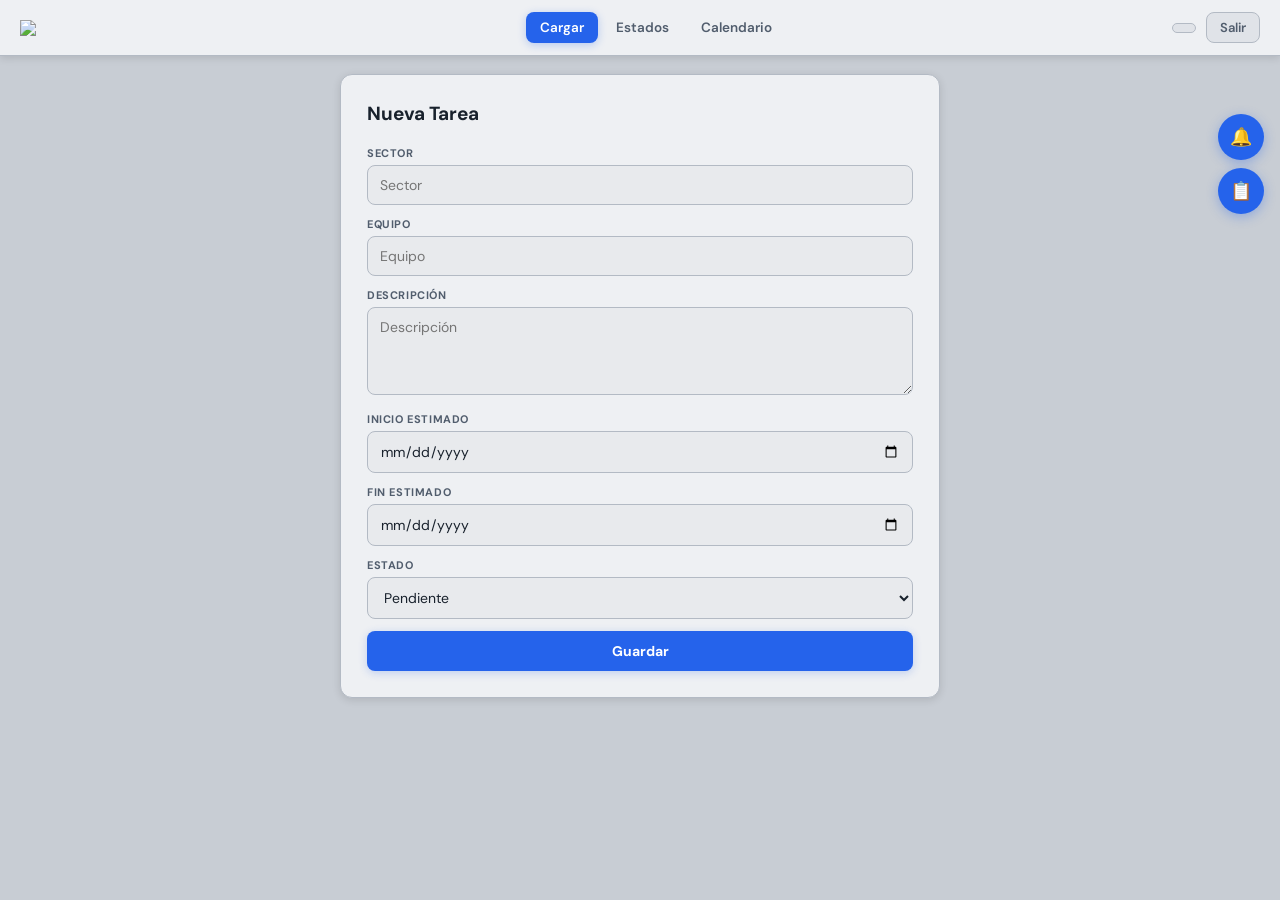
==== commit 773fdbbe: "Update admin.html" ====
--- a/admin.html
+++ b/admin.html
@@ -73,6 +73,9 @@
     <!-- CALENDARIO GANTT -->
     <section id="vista-calendario" class="vista hidden">
         <div class="gantt-wrapper">
+            <button class="gantt-fs-btn" onclick="toggleGanttFS()" id="ganttFsBtn">
+                ⛶ Pantalla completa
+            </button>
             <div class="gantt-scroll" id="ganttScroll">
                 <div class="gantt-inner" id="ganttInner"></div>
             </div>
--- a/style.css
+++ b/style.css
@@ -1,344 +1,543 @@
-@import url('https://fonts.googleapis.com/css2?family=Inter:wght@400;500;600;700&display=swap');
-:root{
-    --bg-dark:#0a0f1e;
-    --bg-card:#111827;
-    --bg-soft:#1a2236;
-    --acento:#2563eb;
-    --acento-soft:#3b82f6;
+@import url('https://fonts.googleapis.com/css2?family=DM+Sans:wght@400;500;600;700&display=swap');
+
+:root {
+    --gray-50:  #e8eaed;
+    --gray-100: #d8dce1;
+    --gray-150: #c8cdd4;
+    --gray-200: #b3bac4;
+    --gray-300: #8f99a6;
+    --gray-400: #6b7787;
+    --gray-500: #515d6d;
+    --gray-600: #3a4453;
+    --gray-700: #27313d;
+    --gray-800: #18212c;
+
+    --bg:        #c8cdd4;
+    --bg-card:   #eef0f3;
+    --bg-soft:   #e0e3e8;
+    --bg-input:  #e8eaed;
+
+    --border-light: #c8cdd4;
+    --border:       #b3bac4;
+    --border-mid:   #8f99a6;
+
+    --texto:      #18212c;
+    --texto-mid:  #3a4453;
+    --texto-soft: #515d6d;
+    --texto-hint: #8f99a6;
+
+    --acento:      #2563eb;
+    --acento-soft: #3b82f6;
     --acento-hover:#1d4ed8;
-    --texto:#f1f5f9;
-    --texto-soft:#94a3b8;
-    --rojo:#ef4444;
-    --verde:#22c55e;
-    --azul:#3b82f6;
-    --amarillo:#f59e0b;
-    --border:rgba(255,255,255,0.07);
-    --shadow:0 4px 24px rgba(0,0,0,0.35);
-}
-*{ margin:0; padding:0; box-sizing:border-box; }
-body{
-    font-family:'Inter',sans-serif;
-    background:#0d1526;
-    min-height:100vh;
-    color:var(--texto);
-    overflow-x:hidden;
-}
-.bg-gradient{
-    position:fixed; inset:0; z-index:-2;
-    background:
-        radial-gradient(ellipse at top left,rgba(37,99,235,0.12),transparent 50%),
-        radial-gradient(ellipse at bottom right,rgba(59,130,246,0.07),transparent 50%);
-}
-.bg-lines{
-    position:fixed; inset:0; z-index:-1;
-    background-image:repeating-linear-gradient(-45deg,transparent,transparent 60px,
-        rgba(255,255,255,0.012) 60px,rgba(255,255,255,0.012) 61px);
-}
-
-/* ── NAV PRINCIPAL ── */
-nav.nav-main{
-    width:100%; height:64px;
-    display:flex; justify-content:space-between; align-items:center;
-    padding:0 32px;
-    background:rgba(10,15,30,0.95);
-    backdrop-filter:blur(20px);
-    border-bottom:1px solid var(--border);
-    position:sticky; top:0; z-index:999;
-}
-.nav-left{ display:flex; align-items:center; }
-.nav-logo{ width:140px; object-fit:contain; }
-.nav-center{ display:flex; gap:8px; }
-.nav-center button{
-    border:none; background:transparent; color:var(--texto-soft);
-    padding:10px 16px; border-radius:10px; cursor:pointer; transition:0.2s;
-    font-size:13.5px; font-weight:600;
-}
-.nav-center button:hover{ background:rgba(37,99,235,0.15); color:var(--acento-soft); }
-.nav-center button.active{ background:var(--acento); color:#fff; }
-.nav-right{ display:flex; align-items:center; gap:16px; }
-#usuarioActual{ font-size:13px; color:var(--texto-soft); font-weight:600; }
-.nav-right > button{
-    border:none; background:var(--bg-soft); color:var(--texto-soft);
-    padding:9px 15px; border-radius:10px; cursor:pointer; transition:0.2s;
-    font-size:13px; font-weight:600;
-}
-.nav-right > button:hover{ background:#243050; color:var(--texto); }
-
-/* ── NAV SECUNDARIO ── */
-nav.nav-sub{
-    width:100%; display:flex; align-items:center; gap:4px;
-    padding:0 32px;
-    background:rgba(17,24,39,0.98);
-    backdrop-filter:blur(12px);
-    border-bottom:1px solid var(--border);
-    position:sticky; top:64px; z-index:998; height:46px;
-}
-.sub-tab{
-    position:relative; border:none; background:transparent;
-    color:var(--texto-soft); padding:8px 14px; border-radius:8px;
-    cursor:pointer; transition:0.2s; font-size:13px; font-weight:600;
-    display:flex; align-items:center; gap:6px; white-space:nowrap;
-}
-.sub-tab:hover{ background:rgba(37,99,235,0.1); color:var(--texto); }
-.sub-tab.active{ color:var(--acento-soft); background:rgba(37,99,235,0.12); }
-.sub-tab.active::after{
-    content:''; position:absolute; bottom:-1px; left:10px; right:10px;
-    height:2px; background:var(--acento-soft); border-radius:2px;
-}
-
-/* ── VISTAS ── */
-.vista{ padding:28px 32px; }
-.hidden{ display:none !important; }
-
-/* ── CARD ── */
-.card{
-    width:100%; max-width:680px; margin:auto;
-    background:var(--bg-card); border:1px solid var(--border);
-    border-radius:20px; padding:32px; box-shadow:var(--shadow);
-}
-.card h2{ margin-bottom:24px; font-size:24px; font-weight:700; }
-.card input,.card textarea,.card select{
-    width:100%; margin-bottom:16px; background:var(--bg-soft);
-    border:1px solid rgba(255,255,255,0.06); border-radius:12px;
-    padding:13px 15px; color:var(--texto); font-size:14.5px; outline:none; transition:0.2s;
-}
-.card textarea{ min-height:110px; resize:vertical; }
-.card input:focus,.card textarea:focus,.card select:focus{
-    border-color:var(--acento); box-shadow:0 0 0 3px rgba(37,99,235,0.15);
-}
-.card label{ display:block; margin-bottom:7px; color:var(--texto-soft); font-size:12.5px; font-weight:600; }
-.card > button{
-    width:100%; border:none; background:var(--acento); color:#fff;
-    padding:15px; border-radius:12px; cursor:pointer; font-size:14.5px; font-weight:700; transition:0.2s;
-}
-.card > button:hover{ background:var(--acento-hover); transform:translateY(-1px); }
-
-/* ── ESTADOS ── */
-.estado-container{ display:grid; grid-template-columns:repeat(auto-fit,minmax(300px,1fr)); gap:20px; }
-.estado-card{
-    background:var(--bg-card); border:1px solid var(--border);
-    border-radius:20px; padding:22px; min-height:120px;
-}
-.estado-card h3{ margin-bottom:18px; font-size:16px; font-weight:700; }
-.tarea{
-    background:var(--bg-soft); border-radius:14px; padding:16px; margin-bottom:14px;
-    border:1px solid rgba(255,255,255,0.04); transition:0.2s;
-}
-.tarea:hover{ border-color:rgba(37,99,235,0.2); }
-.tarea h4{ margin-bottom:6px; font-size:14.5px; font-weight:600; }
-.tarea p{ color:var(--texto-soft); font-size:13px; margin-bottom:8px; line-height:1.4; }
-.tarea small{ color:#64748b; font-size:12px; }
-.tarea-acciones{ display:flex; gap:8px; margin-top:12px; }
-.tarea-acciones button{
-    flex:1; border:none; padding:9px 12px; border-radius:9px;
-    cursor:pointer; font-weight:600; font-size:12.5px; transition:0.2s;
-}
-.editar{ background:rgba(37,99,235,0.2); color:var(--acento-soft); }
-.editar:hover{ background:rgba(37,99,235,0.35); }
-.eliminar{ background:rgba(239,68,68,0.15); color:#f87171; }
-.eliminar:hover{ background:rgba(239,68,68,0.3); }
-
-/* ── GANTT ── */
-.gantt-wrapper{
-    background:var(--bg-card); border:1px solid var(--border);
-    border-radius:20px; overflow:hidden;
-    height:calc(100vh - 130px);
-}
-.gantt-scroll{
-    width:100%; height:100%;
-    overflow:auto; cursor:grab;
-    position:relative;
-}
-.gantt-scroll.grabbing{ cursor:grabbing; }
-.gantt-scroll::-webkit-scrollbar{ height:8px; width:8px; }
-.gantt-scroll::-webkit-scrollbar-track{ background:rgba(255,255,255,0.04); }
-.gantt-scroll::-webkit-scrollbar-thumb{ background:rgba(255,255,255,0.15); border-radius:4px; }
-.gantt-table{ position:relative; user-select:none; }
-.gantt-header{
-    display:flex; position:sticky; top:0; z-index:10;
-    background:var(--bg-card); border-bottom:1px solid var(--border);
-}
-.gantt-label-col{
-    flex-shrink:0; background:var(--bg-card);
-    border-right:1px solid var(--border);
-    position:sticky; left:0; z-index:11;
-}
-.gantt-months{ position:relative; }
-.gantt-month-label{
-    position:absolute; top:0;
-    display:flex; align-items:center; justify-content:center;
-    font-size:12.5px; font-weight:700; color:var(--texto-soft);
-    text-transform:capitalize; letter-spacing:0.3px;
-    border-right:1px solid var(--border);
-    padding:0 12px;
-}
-.gantt-grid-lines{ position:absolute; pointer-events:none; z-index:1; }
-.gantt-month-line{
-    position:absolute; top:0; bottom:0; width:1px;
-    background:rgba(255,255,255,0.06);
-}
-.gantt-today-line{
-    position:absolute; top:0; bottom:0; width:2px;
-    background:rgba(239,68,68,0.5);
-    z-index:2;
-}
-.gantt-row{
-    position:absolute; left:0; right:0;
-    display:flex; align-items:center;
-    border-bottom:1px solid rgba(255,255,255,0.035);
-}
-.gantt-row:hover{ background:rgba(255,255,255,0.02); }
-.gantt-row-label{
-    flex-shrink:0; display:flex; align-items:center; gap:10px;
-    padding:0 16px; overflow:hidden;
-    background:var(--bg-card);
-    position:sticky; left:0; z-index:5;
-    border-right:1px solid var(--border);
-    height:100%;
-}
-.gantt-dot{ width:8px; height:8px; border-radius:50%; flex-shrink:0; }
-.gantt-row-text{
-    font-size:12.5px; font-weight:500; color:var(--texto-soft);
-    white-space:nowrap; overflow:hidden; text-overflow:ellipsis;
-}
-.gantt-row-track{ position:relative; height:100%; flex-shrink:0; }
-.gantt-bar{
-    position:absolute; top:50%; transform:translateY(-50%);
-    height:24px; border-radius:6px; cursor:pointer;
-    display:flex; align-items:center; padding:0 10px;
-    opacity:0.85; transition:opacity 0.15s, transform 0.15s;
-    min-width:8px; z-index:3;
-}
-.gantt-bar:hover{ opacity:1; transform:translateY(-50%) scaleY(1.1); }
-.gantt-bar-real{ opacity:1; box-shadow:0 2px 8px rgba(0,0,0,0.3); }
-.gantt-bar-label{
-    font-size:11px; font-weight:600; color:#fff;
-    white-space:nowrap; overflow:hidden; text-overflow:ellipsis;
-    pointer-events:none;
-}
-
-/* ── FAB (botones flotantes) ── */
-.fab-group{
-    position:fixed; top:80px; right:24px; z-index:997;
-    display:flex; flex-direction:column; gap:10px; align-items:flex-end;
-}
-.fab-item{ display:flex; flex-direction:column; gap:10px; }
-.fab-btn{
-    border:none; background:var(--acento); color:#fff;
-    width:48px; height:48px; border-radius:50%;
-    cursor:pointer; font-size:18px; transition:0.2s;
-    display:flex; align-items:center; justify-content:center;
-    box-shadow:0 4px 16px rgba(37,99,235,0.4);
-    position:relative;
-}
-.fab-btn:hover{ background:var(--acento-hover); transform:scale(1.08); }
-
-/* ── BADGE ── */
-.badge{
-    position:absolute; top:-4px; right:-4px;
-    background:var(--rojo); color:#fff;
-    font-size:10px; font-weight:700;
-    padding:2px 5px; border-radius:20px;
-    min-width:16px; text-align:center; line-height:14px;
-    pointer-events:none;
-}
-.badge.empty{ display:none; }
-
-/* ── PANELS ── */
-.panel-overlay{ position:fixed; inset:0; z-index:990; }
-.panel-dropdown{
-    position:fixed; top:140px; right:80px;
-    width:340px; max-height:460px; overflow-y:auto;
-    background:var(--bg-card); border:1px solid var(--border);
-    border-radius:16px; box-shadow:0 20px 50px rgba(0,0,0,0.5);
-    z-index:991; display:none;
-    animation:dropIn 0.2s ease;
-}
-.panel-dropdown.open{ display:block; }
-@keyframes dropIn{ from{opacity:0;transform:translateY(-8px)} to{opacity:1;transform:translateY(0)} }
-.panel-header{
-    padding:14px 18px 12px; border-bottom:1px solid var(--border);
-    font-size:13.5px; font-weight:700; color:var(--texto);
-    display:flex; justify-content:space-between; align-items:center;
-    position:sticky; top:0; background:var(--bg-card);
-    border-radius:16px 16px 0 0;
-}
-.panel-header span{ color:var(--texto-soft); font-size:11.5px; font-weight:500; }
-.panel-item{ padding:13px 18px; border-bottom:1px solid rgba(255,255,255,0.04); transition:0.15s; }
-.panel-item:last-child{ border-bottom:none; }
-.panel-item:hover{ background:rgba(255,255,255,0.03); }
-.panel-item-titulo{ font-size:13px; font-weight:600; margin-bottom:3px; }
-.panel-item-desc{ font-size:12px; color:var(--texto-soft); margin-bottom:6px; line-height:1.4; }
-.panel-item-meta{ display:flex; align-items:center; gap:7px; flex-wrap:wrap; }
-.panel-estado-dot{ width:7px; height:7px; border-radius:50%; flex-shrink:0; }
-.panel-item-fecha{ font-size:11px; color:#64748b; }
-.panel-empty{ padding:28px 18px; text-align:center; color:var(--texto-soft); font-size:13px; }
-
-/* ── LOGIN ── */
-.login-container{
-    width:100%; max-width:420px; margin:6vh auto 0;
-    background:#fff; border-radius:20px; padding:38px;
-    box-shadow:0 20px 60px rgba(0,0,0,0.4);
-}
-.header-icon{ width:200px; display:block; margin:0 auto 22px; }
-.divider{ border:none; border-top:1px solid rgba(0,0,0,0.08); margin-bottom:22px; }
-.roles-label{ color:#666; font-size:13px; margin-bottom:8px; font-weight:600; }
-#rolSelect{ width:100%; padding:13px; border-radius:11px; border:1px solid #ddd; margin-bottom:18px; font-size:14.5px; }
-.form-body{ opacity:0; max-height:0; overflow:hidden; transition:0.35s; }
-.form-body.visible{ opacity:1; max-height:500px; }
-.form-group{ margin-bottom:16px; }
-.form-group label{ display:block; margin-bottom:7px; color:#555; font-size:13px; font-weight:600; }
-.form-group input{ width:100%; padding:13px; border-radius:11px; border:1px solid #ddd; font-size:14.5px; }
-#loginForm button{
-    width:100%; border:none; background:var(--acento); color:#fff;
-    padding:14px; border-radius:12px; cursor:pointer; font-weight:700; margin-top:8px; font-size:14.5px;
-}
-#loginMessage{ margin-top:16px; text-align:center; font-weight:600; font-size:13.5px; }
-
-/* ── MODAL ── */
-.modal-overlay{
-    position:fixed; inset:0; background:rgba(0,0,0,0.65);
-    backdrop-filter:blur(6px); z-index:1000;
-    display:flex; align-items:center; justify-content:center; padding:20px;
-}
-.modal-overlay.hidden{ display:none; }
-.modal{
-    background:var(--bg-card); border:1px solid var(--border);
-    border-radius:20px; padding:30px; width:100%; max-width:460px;
-    box-shadow:0 25px 60px rgba(0,0,0,0.5); animation:modalIn 0.22s ease;
-}
-@keyframes modalIn{ from{opacity:0;transform:translateY(18px) scale(0.97)} to{opacity:1;transform:translateY(0) scale(1)} }
-.modal-header{ display:flex; justify-content:space-between; align-items:flex-start; margin-bottom:8px; }
-.modal-header h3{ font-size:18px; font-weight:700; flex:1; padding-right:14px; }
-.modal-cerrar{
-    background:rgba(255,255,255,0.07); border:none; color:var(--texto-soft);
-    width:32px; height:32px; border-radius:50%; cursor:pointer; font-size:15px;
-    display:flex; align-items:center; justify-content:center; transition:0.2s;
-}
-.modal-cerrar:hover{ background:rgba(255,255,255,0.14); color:var(--texto); }
-.modal-desc{ color:var(--texto-soft); font-size:13.5px; margin-bottom:22px; line-height:1.5; }
-.modal label{ display:block; margin-bottom:7px; color:var(--texto-soft); font-size:12.5px; font-weight:600; }
-.modal input[type="date"],.modal select{
-    width:100%; margin-bottom:16px; background:var(--bg-soft);
-    border:1px solid rgba(255,255,255,0.06); border-radius:12px;
-    padding:13px 15px; color:var(--texto); font-size:14.5px; outline:none; transition:0.2s;
-}
-.modal input[type="date"]:focus,.modal select:focus{
-    border-color:var(--acento); box-shadow:0 0 0 3px rgba(37,99,235,0.15);
-}
-.modal button:not(.modal-cerrar){
-    width:100%; border:none; background:var(--acento); color:#fff;
-    padding:15px; border-radius:12px; cursor:pointer;
-    font-size:14.5px; font-weight:700; transition:0.2s; margin-top:4px;
-}
-.modal button:not(.modal-cerrar):hover{ background:var(--acento-hover); transform:translateY(-1px); }
-
-/* ── RESPONSIVE ── */
-@media(max-width:900px){
-    nav.nav-main{ height:auto; flex-direction:column; padding:16px; gap:14px; }
-    nav.nav-sub{ height:auto; flex-wrap:wrap; padding:10px 16px; top:0; }
-    .vista{ padding:18px; }
-    .card{ padding:22px; }
-    .panel-dropdown{ right:12px; width:calc(100vw - 24px); }
-    .fab-group{ top:auto; bottom:24px; right:16px; }
-}
+    --acento-bg:   #e8f0fe;
+    --acento-brd:  #a8c4fb;
+
+    --shadow-xs: 0 1px 3px rgba(0,0,0,0.1);
+    --shadow-sm: 0 2px 8px rgba(0,0,0,0.12);
+    --shadow:    0 4px 16px rgba(0,0,0,0.14);
+    --shadow-lg: 0 12px 36px rgba(0,0,0,0.22);
+
+    --pendiente:      #b45309;
+    --pendiente-bg:   #fef3c7;
+    --pendiente-brd:  #fcd34d;
+    --progreso:       #1d4ed8;
+    --progreso-bg:    #e8f0fe;
+    --progreso-brd:   #93c5fd;
+    --finalizada:     #15803d;
+    --finalizada-bg:  #dcfce7;
+    --finalizada-brd: #86efac;
+    --demorada:       #b91c1c;
+    --demorada-bg:    #fee2e2;
+    --demorada-brd:   #fca5a5;
+}
+
+*, *::before, *::after { margin:0; padding:0; box-sizing:border-box; }
+
+body {
+    font-family: 'DM Sans', sans-serif;
+    background: var(--bg);
+    min-height: 100vh;
+    color: var(--texto);
+    overflow-x: hidden;
+    -webkit-font-smoothing: antialiased;
+}
+
+.bg-gradient, .bg-lines { display: none; }
+
+/* ══════════════════════════════
+   NAV PRINCIPAL
+══════════════════════════════ */
+nav.nav-main {
+    width: 100%; height: 56px;
+    display: flex; justify-content: space-between; align-items: center;
+    padding: 0 20px;
+    background: var(--bg-card);
+    border-bottom: 1px solid var(--border);
+    position: sticky; top: 0; z-index: 200;
+    box-shadow: var(--shadow-sm);
+}
+.nav-left  { display: flex; align-items: center; }
+.nav-logo  { width: 120px; object-fit: contain; }
+.nav-center { display: flex; gap: 4px; }
+
+.nav-center button {
+    border: none; background: transparent; color: var(--texto-soft);
+    padding: 7px 14px; border-radius: 8px;
+    cursor: pointer; transition: all 0.15s;
+    font-size: 13.5px; font-weight: 600; font-family: 'DM Sans', sans-serif;
+}
+.nav-center button:hover { background: var(--bg-soft); color: var(--texto-mid); }
+.nav-center button.active {
+    background: var(--acento); color: #fff;
+    box-shadow: 0 2px 8px rgba(37,99,235,0.28);
+}
+
+.nav-right { display: flex; align-items: center; gap: 10px; }
+#usuarioActual {
+    font-size: 12px; color: var(--texto-soft); font-weight: 600;
+    background: var(--bg-soft); padding: 4px 11px;
+    border-radius: 20px; border: 1px solid var(--border);
+}
+.nav-right > button {
+    border: 1px solid var(--border); background: var(--bg-soft);
+    color: var(--texto-soft); padding: 6px 13px;
+    border-radius: 8px; cursor: pointer;
+    transition: all 0.15s; font-size: 13px; font-weight: 600;
+    font-family: 'DM Sans', sans-serif;
+}
+.nav-right > button:hover { background: var(--gray-100); color: var(--texto-mid); border-color: var(--border-mid); }
+
+/* ══════════════════════════════
+   NAV SECUNDARIO
+══════════════════════════════ */
+nav.nav-sub {
+    width: 100%; display: flex; align-items: center; gap: 2px;
+    padding: 0 20px;
+    background: var(--bg-card);
+    border-bottom: 1px solid var(--border);
+    position: sticky; top: 56px; z-index: 199; height: 42px;
+}
+.sub-tab {
+    position: relative; border: none; background: transparent;
+    color: var(--texto-soft); padding: 6px 12px; border-radius: 7px;
+    cursor: pointer; transition: all 0.15s;
+    font-size: 13px; font-weight: 600;
+    display: flex; align-items: center; gap: 5px; white-space: nowrap;
+    font-family: 'DM Sans', sans-serif;
+}
+.sub-tab:hover { background: var(--bg-soft); color: var(--texto-mid); }
+.sub-tab.active { color: var(--acento); background: var(--acento-bg); }
+.sub-tab.active::after {
+    content: ''; position: absolute; bottom: -1px; left: 8px; right: 8px;
+    height: 2px; background: var(--acento); border-radius: 2px;
+}
+
+/* ══════════════════════════════
+   VISTAS
+══════════════════════════════ */
+.vista { padding: 18px 20px; }
+.hidden { display: none !important; }
+
+/* ══════════════════════════════
+   CARD FORMULARIO
+══════════════════════════════ */
+.card {
+    width: 100%; max-width: 600px; margin: auto;
+    background: var(--bg-card); border: 1px solid var(--border);
+    border-radius: 12px; padding: 26px; box-shadow: var(--shadow-sm);
+}
+.card h2 { margin-bottom: 20px; font-size: 19px; font-weight: 700; color: var(--texto); }
+.card label {
+    display: block; margin-bottom: 5px;
+    color: var(--texto-soft); font-size: 11px; font-weight: 700;
+    text-transform: uppercase; letter-spacing: 0.6px;
+}
+.card input, .card textarea, .card select {
+    width: 100%; margin-bottom: 12px;
+    background: var(--bg-input); border: 1px solid var(--border);
+    border-radius: 8px; padding: 10px 12px; color: var(--texto);
+    font-size: 14px; outline: none; transition: all 0.15s;
+    font-family: 'DM Sans', sans-serif;
+}
+.card textarea { min-height: 88px; resize: vertical; }
+.card input:focus, .card textarea:focus, .card select:focus {
+    border-color: var(--acento); background: var(--bg-card);
+    box-shadow: 0 0 0 3px rgba(37,99,235,0.1);
+}
+.card > button {
+    width: 100%; border: none; background: var(--acento); color: #fff;
+    padding: 11px; border-radius: 8px; cursor: pointer;
+    font-size: 14px; font-weight: 700; transition: all 0.15s;
+    font-family: 'DM Sans', sans-serif;
+    box-shadow: 0 2px 8px rgba(37,99,235,0.24);
+}
+.card > button:hover { background: var(--acento-hover); transform: translateY(-1px); }
+
+/* ══════════════════════════════
+   ESTADOS
+══════════════════════════════ */
+.estado-container {
+    display: grid;
+    grid-template-columns: repeat(auto-fit, minmax(250px, 1fr));
+    gap: 12px;
+}
+.estado-card {
+    background: var(--bg-card); border: 1px solid var(--border);
+    border-radius: 10px; padding: 14px;
+    min-height: 80px; box-shadow: var(--shadow-xs);
+}
+.estado-card:nth-child(1) { border-top: 3px solid var(--pendiente); }
+.estado-card:nth-child(2) { border-top: 3px solid var(--progreso); }
+.estado-card:nth-child(3) { border-top: 3px solid var(--finalizada); }
+.estado-card:nth-child(4) { border-top: 3px solid var(--demorada); }
+
+.estado-card h3 {
+    margin-bottom: 11px; font-size: 11px; font-weight: 700;
+    color: var(--texto-soft); text-transform: uppercase; letter-spacing: 0.5px;
+    display: flex; align-items: center; gap: 6px;
+}
+
+.tarea {
+    background: #fff; border: 1px solid var(--border-light);
+    border-radius: 8px; padding: 11px; margin-bottom: 8px; transition: all 0.14s;
+}
+.tarea:hover { border-color: var(--border-mid); box-shadow: var(--shadow-xs); transform: translateY(-1px); }
+.tarea h4 { margin-bottom: 4px; font-size: 13px; font-weight: 600; color: var(--texto); }
+.tarea p  { color: var(--texto-soft); font-size: 12.5px; margin-bottom: 6px; line-height: 1.4; }
+.tarea small { color: var(--texto-hint); font-size: 11.5px; line-height: 1.6; display: block; }
+
+.tarea-acciones { display: flex; gap: 6px; margin-top: 8px; }
+.tarea-acciones button {
+    flex: 1; border: 1px solid transparent;
+    padding: 6px 10px; border-radius: 6px;
+    cursor: pointer; font-weight: 600; font-size: 12px;
+    transition: all 0.14s; font-family: 'DM Sans', sans-serif;
+}
+.editar   { background: var(--acento-bg); color: var(--acento); border-color: var(--acento-brd); }
+.editar:hover   { background: #d0e4fd; }
+.eliminar { background: var(--demorada-bg); color: var(--demorada); border-color: var(--demorada-brd); }
+.eliminar:hover { background: #fecaca; }
+
+/* ══════════════════════════════
+   GANTT
+══════════════════════════════ */
+.gantt-wrapper {
+    background: var(--bg-card); border: 1px solid var(--border);
+    border-radius: 12px; overflow: hidden;
+    height: calc(100vh - 118px); box-shadow: var(--shadow-xs);
+    position: relative;
+}
+.gantt-scroll { width: 100%; height: 100%; overflow: auto; cursor: grab; user-select: none; }
+.gantt-scroll.grabbing { cursor: grabbing; }
+.gantt-scroll::-webkit-scrollbar { height: 6px; width: 6px; }
+.gantt-scroll::-webkit-scrollbar-track { background: var(--bg-soft); }
+.gantt-scroll::-webkit-scrollbar-thumb { background: var(--gray-300); border-radius: 4px; }
+
+.gt-wrap { display: flex; flex-direction: column; }
+.gt-row { display: flex; flex-direction: row; border-bottom: 1px solid var(--border-light); min-height: 44px; }
+.gt-head-row  { position: sticky; top: 0;    z-index: 20; background: var(--bg-card); }
+.gt-days-row  { position: sticky; top: 32px; z-index: 19; background: var(--bg-soft); border-bottom: 1px solid var(--border); }
+.gt-task-row:hover { background: var(--bg-soft); }
+
+.gt-cell { flex-shrink: 0; }
+.gt-label-cell {
+    position: sticky; left: 0; z-index: 10;
+    background: var(--bg-card); border-right: 1px solid var(--border);
+    display: flex; align-items: center; gap: 8px;
+    padding: 0 12px; overflow: hidden;
+}
+.gt-head-cell { background: var(--bg-card); }
+.gt-days-head { background: var(--bg-soft); }
+.gt-label-text { font-size: 12px; font-weight: 500; color: var(--texto-mid); white-space: nowrap; overflow: hidden; text-overflow: ellipsis; }
+
+.gt-track { display: flex; flex-direction: row; flex-shrink: 0; position: relative; overflow: visible; }
+.gt-month-cell {
+    flex-shrink: 0; height: 32px;
+    display: flex; align-items: center; justify-content: center;
+    font-size: 11px; font-weight: 700; color: var(--texto-mid);
+    text-transform: capitalize; border-right: 1px solid var(--border);
+    padding: 0 8px; background: var(--bg-soft);
+}
+.gt-day-cell {
+    flex-shrink: 0; height: 28px;
+    display: flex; align-items: center; justify-content: center;
+    font-size: 10px; font-weight: 500; color: var(--texto-hint);
+    border-right: 1px solid var(--border-light); background: var(--bg-soft);
+}
+.gt-hoy   { color: var(--acento) !important; font-weight: 700 !important; background: var(--acento-bg) !important; }
+.gt-finde { background: var(--gray-100) !important; color: var(--gray-300) !important; }
+
+.gt-col { position: absolute; top: 0; bottom: 0; border-right: 1px solid var(--border-light); pointer-events: none; }
+.gt-col-fin { background: rgba(0,0,0,0.02); }
+.gt-col-mes { border-right: 1px solid var(--border); }
+.gt-hoy-line { position: absolute; top: 0; bottom: 0; width: 2px; background: rgba(185,28,28,0.45); pointer-events: none; z-index: 3; }
+
+.gt-bar {
+    position: absolute; top: 50%; transform: translateY(-50%);
+    height: 22px; border-radius: 5px; cursor: pointer; z-index: 4;
+    display: flex; align-items: center; padding: 0 8px;
+    opacity: 0.88; transition: opacity 0.14s, transform 0.14s; min-width: 6px;
+}
+.gt-bar:hover { opacity: 1; transform: translateY(-50%) scaleY(1.1); }
+.gt-bar-real  { opacity: 1; box-shadow: 0 2px 6px rgba(0,0,0,0.18); }
+.gt-bar-label { font-size: 11px; font-weight: 600; color: #fff; white-space: nowrap; overflow: hidden; text-overflow: ellipsis; pointer-events: none; }
+.gantt-dot    { width: 7px; height: 7px; border-radius: 50%; flex-shrink: 0; }
+
+/* ══════════════════════════════
+   GANTT FULLSCREEN MOBILE
+══════════════════════════════ */
+.gantt-fs-btn {
+    display: none;
+    position: absolute;
+    top: 8px; right: 8px;
+    z-index: 10;
+    border: 1px solid var(--border);
+    background: var(--bg-card);
+    color: var(--texto-soft);
+    padding: 6px 10px;
+    border-radius: 8px;
+    cursor: pointer;
+    font-size: 12px;
+    font-weight: 700;
+    font-family: 'DM Sans', sans-serif;
+    box-shadow: var(--shadow-sm);
+    align-items: center;
+    gap: 5px;
+}
+.gantt-fs-btn:hover { background: var(--bg-soft); }
+
+.gantt-wrapper:fullscreen,
+.gantt-wrapper:-webkit-full-screen {
+    background: var(--bg-card);
+    padding: 0;
+    border-radius: 0;
+    height: 100vh;
+    width: 100vw;
+}
+
+.gantt-wrapper:fullscreen .gantt-scroll,
+.gantt-wrapper:-webkit-full-screen .gantt-scroll {
+    width: 100vw;
+    height: 100vh;
+}
+
+.gantt-wrapper:fullscreen .gantt-fs-btn,
+.gantt-wrapper:-webkit-full-screen .gantt-fs-btn {
+    position: fixed;
+    top: 10px; right: 10px;
+    background: var(--acento);
+    color: #fff;
+    border-color: var(--acento-hover);
+    box-shadow: var(--shadow);
+}
+
+/* ══════════════════════════════
+   FAB
+══════════════════════════════ */
+.fab-group {
+    position: fixed;
+    top: 114px;
+    right: 16px;
+    z-index: 198;
+    display: flex; flex-direction: column; gap: 8px; align-items: flex-end;
+}
+.fab-item { display: flex; flex-direction: column; gap: 8px; }
+.fab-btn {
+    border: none; background: var(--acento); color: #fff;
+    width: 46px; height: 46px; border-radius: 50%;
+    cursor: pointer; font-size: 18px; transition: all 0.16s;
+    display: flex; align-items: center; justify-content: center;
+    box-shadow: 0 3px 12px rgba(37,99,235,0.35); position: relative;
+}
+.fab-btn:hover { background: var(--acento-hover); transform: scale(1.07); }
+
+/* ══════════════════════════════
+   BADGE
+══════════════════════════════ */
+.badge {
+    position: absolute; top: -4px; right: -4px;
+    background: var(--demorada); color: #fff;
+    font-size: 10px; font-weight: 700;
+    padding: 2px 5px; border-radius: 20px;
+    min-width: 16px; text-align: center; line-height: 14px;
+    pointer-events: none; border: 1.5px solid var(--bg-card);
+}
+.badge.empty { display: none; }
+
+/* ══════════════════════════════
+   OVERLAY OSCURO (panel)
+══════════════════════════════ */
+.panel-overlay {
+    position: fixed; inset: 0; z-index: 990;
+    background: rgba(18,27,40,0.45);
+    backdrop-filter: blur(2px);
+    transition: opacity 0.2s;
+}
+
+/* ══════════════════════════════
+   PANELS FLOTANTES
+══════════════════════════════ */
+.panel-dropdown {
+    position: fixed; top: 168px; right: 70px;
+    width: 340px; max-height: 460px; overflow-y: auto;
+    background: var(--bg-card); border: 1px solid var(--border);
+    border-radius: 12px; box-shadow: var(--shadow-lg);
+    z-index: 991; display: none;
+    animation: dropIn 0.16s ease;
+}
+.panel-dropdown.open { display: block; }
+@keyframes dropIn {
+    from { opacity: 0; transform: translateY(-6px) scale(0.98); }
+    to   { opacity: 1; transform: translateY(0) scale(1); }
+}
+.panel-header {
+    padding: 12px 16px 10px; border-bottom: 1px solid var(--border-light);
+    font-size: 13px; font-weight: 700; color: var(--texto);
+    display: flex; justify-content: space-between; align-items: center;
+    position: sticky; top: 0; background: var(--bg-soft);
+    border-radius: 12px 12px 0 0;
+}
+.panel-header span { color: var(--texto-hint); font-size: 11px; font-weight: 500; }
+.panel-item { padding: 11px 16px; border-bottom: 1px solid var(--border-light); transition: background 0.12s; }
+.panel-item:last-child { border-bottom: none; }
+.panel-item:hover { background: var(--bg-soft); }
+.panel-item-titulo { font-size: 13px; font-weight: 600; margin-bottom: 2px; color: var(--texto); }
+.panel-item-desc   { font-size: 12px; color: var(--texto-soft); margin-bottom: 5px; line-height: 1.4; }
+.panel-item-meta   { display: flex; align-items: center; gap: 6px; flex-wrap: wrap; }
+.panel-estado-dot  { width: 7px; height: 7px; border-radius: 50%; flex-shrink: 0; }
+.panel-item-fecha  { font-size: 11px; color: var(--texto-hint); }
+.panel-empty       { padding: 24px 16px; text-align: center; color: var(--texto-hint); font-size: 13px; }
+
+/* ══════════════════════════════
+   LOGIN
+══════════════════════════════ */
+.login-container {
+    width: 100%; max-width: 385px; margin: 7vh auto 0;
+    background: var(--bg-card); border-radius: 14px; padding: 32px;
+    box-shadow: var(--shadow-lg); border: 1px solid var(--border);
+}
+.header-icon { width: 172px; display: block; margin: 0 auto 20px; }
+.divider { border: none; border-top: 1px solid var(--border-light); margin-bottom: 20px; }
+.roles-label { color: var(--texto-soft); font-size: 11px; margin-bottom: 7px; font-weight: 700; text-transform: uppercase; letter-spacing: 0.6px; }
+
+#rolSelect {
+    width: 100%; padding: 10px 12px; border-radius: 8px;
+    border: 1px solid var(--border); margin-bottom: 14px;
+    font-size: 14px; font-family: 'DM Sans', sans-serif;
+    color: var(--texto); background: var(--bg-input); outline: none; transition: all 0.15s;
+}
+#rolSelect:focus { border-color: var(--acento); box-shadow: 0 0 0 3px rgba(37,99,235,0.1); }
+
+.form-body { opacity: 0; max-height: 0; overflow: hidden; transition: all 0.3s ease; }
+.form-body.visible { opacity: 1; max-height: 500px; }
+.form-group { margin-bottom: 12px; }
+.form-group label { display: block; margin-bottom: 5px; color: var(--texto-soft); font-size: 11px; font-weight: 700; text-transform: uppercase; letter-spacing: 0.6px; }
+.form-group input {
+    width: 100%; padding: 10px 12px; border-radius: 8px;
+    border: 1px solid var(--border); font-size: 14px;
+    font-family: 'DM Sans', sans-serif; color: var(--texto);
+    background: var(--bg-input); outline: none; transition: all 0.15s;
+}
+.form-group input:focus { border-color: var(--acento); background: var(--bg-card); box-shadow: 0 0 0 3px rgba(37,99,235,0.1); }
+
+#loginForm button {
+    width: 100%; border: none; background: var(--acento); color: #fff;
+    padding: 11px; border-radius: 8px; cursor: pointer;
+    font-weight: 700; margin-top: 6px; font-size: 14px;
+    font-family: 'DM Sans', sans-serif;
+    box-shadow: 0 2px 8px rgba(37,99,235,0.24); transition: all 0.15s;
+}
+#loginForm button:hover { background: var(--acento-hover); transform: translateY(-1px); }
+#loginMessage { margin-top: 12px; text-align: center; font-weight: 600; font-size: 13px; }
+
+/* ══════════════════════════════
+   MODAL
+══════════════════════════════ */
+.modal-overlay {
+    position: fixed; inset: 0;
+    background: rgba(18,27,40,0.55);
+    backdrop-filter: blur(3px); z-index: 1000;
+    display: flex; align-items: center; justify-content: center; padding: 20px;
+}
+.modal-overlay.hidden { display: none; }
+.modal {
+    background: var(--bg-card); border: 1px solid var(--border);
+    border-radius: 12px; padding: 24px; width: 100%; max-width: 440px;
+    box-shadow: var(--shadow-lg); animation: modalIn 0.18s ease;
+}
+@keyframes modalIn {
+    from { opacity: 0; transform: translateY(10px) scale(0.97); }
+    to   { opacity: 1; transform: translateY(0) scale(1); }
+}
+.modal-header { display: flex; justify-content: space-between; align-items: flex-start; margin-bottom: 8px; }
+.modal-header h3 { font-size: 16px; font-weight: 700; flex: 1; padding-right: 12px; color: var(--texto); }
+.modal-cerrar {
+    background: var(--bg-soft); border: 1px solid var(--border);
+    color: var(--texto-soft); width: 28px; height: 28px; border-radius: 50%;
+    cursor: pointer; font-size: 13px;
+    display: flex; align-items: center; justify-content: center; transition: all 0.14s;
+}
+.modal-cerrar:hover { background: var(--gray-200); color: var(--texto); }
+.modal-desc { color: var(--texto-soft); font-size: 13px; margin-bottom: 18px; line-height: 1.5; }
+.modal label { display: block; margin-bottom: 5px; color: var(--texto-soft); font-size: 11px; font-weight: 700; text-transform: uppercase; letter-spacing: 0.6px; }
+.modal input[type="date"], .modal select {
+    width: 100%; margin-bottom: 12px;
+    background: var(--bg-input); border: 1px solid var(--border);
+    border-radius: 8px; padding: 10px 12px;
+    color: var(--texto); font-size: 14px; outline: none; transition: all 0.15s;
+    font-family: 'DM Sans', sans-serif;
+}
+.modal input[type="date"]:focus, .modal select:focus {
+    border-color: var(--acento); background: var(--bg-card);
+    box-shadow: 0 0 0 3px rgba(37,99,235,0.1);
+}
+.modal button:not(.modal-cerrar) {
+    width: 100%; border: none; background: var(--acento); color: #fff;
+    padding: 11px; border-radius: 8px; cursor: pointer;
+    font-size: 14px; font-weight: 700; transition: all 0.15s; margin-top: 4px;
+    font-family: 'DM Sans', sans-serif;
+    box-shadow: 0 2px 8px rgba(37,99,235,0.24);
+}
+.modal button:not(.modal-cerrar):hover { background: var(--acento-hover); transform: translateY(-1px); }
+
+/* ══════════════════════════════
+   RESPONSIVE — MOBILE
+══════════════════════════════ */
+@media (max-width: 768px) {
+    nav.nav-main {
+        height: auto; flex-wrap: wrap;
+        padding: 10px 14px; gap: 8px;
+    }
+    .nav-left  { width: 100%; justify-content: center; }
+    .nav-center { width: 100%; justify-content: center; }
+    .nav-right { width: 100%; justify-content: flex-end; }
+    nav.nav-sub { top: 0; padding: 0 10px; overflow-x: auto; flex-wrap: nowrap; }
+    .sub-tab { font-size: 12px; padding: 6px 10px; }
+
+    .vista { padding: 10px 10px; }
+    .card  { padding: 16px; }
+
+    .estado-container { grid-template-columns: 1fr; gap: 10px; }
+
+    .gantt-wrapper { height: calc(100vh - 80px); border-radius: 8px; }
+    .gt-row        { min-height: 52px; }
+    .gt-label-text { font-size: 13px; }
+    .gt-day-cell   { font-size: 11px; height: 32px; }
+    .gt-month-cell { font-size: 12px; height: 36px; }
+    .gt-bar        { height: 28px; border-radius: 6px; }
+    .gt-bar-label  { font-size: 12px; }
+
+    /* Mostrar botón fullscreen solo en mobile */
+    .gantt-fs-btn { display: flex; }
+
+    .fab-group {
+        top: auto; bottom: 20px; right: 14px;
+        z-index: 198;
+    }
+
+    .panel-dropdown {
+        top: auto; bottom: 80px;
+        right: 10px; left: 10px;
+        width: auto; max-height: 55vh;
+    }
+}
